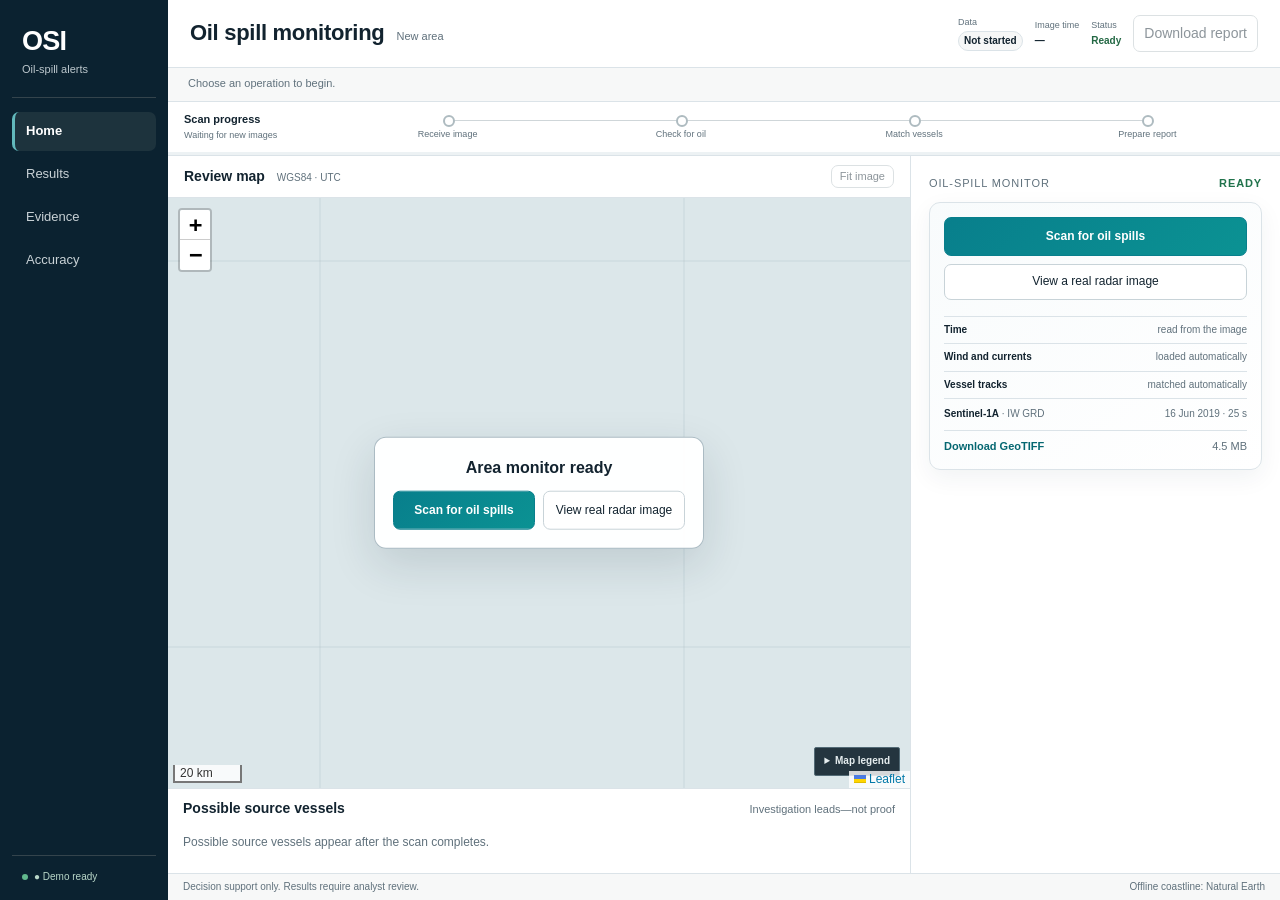
==== oilspill-intel/public-demo/index.html @ 961ec887 "Make the public scan fully automatic" ====
<!doctype html>
<html lang="en">
<head>
<meta charset="utf-8">
<title>OSI — Oil Spill Intelligence | SIH26143</title>
<meta name="viewport" content="width=device-width, initial-scale=1">
<meta name="description" content="Oil-spill detection, drift reconstruction and explainable AIS vessel correlation.">
<link rel="stylesheet" href="vendor/leaflet.css">
<link rel="stylesheet" href="app.css">
</head>
<body>
<a class="skip-link" href="#sidebar">Skip to investigation controls</a>
<header class="rail">
  <div class="brand">OSI <small>Oil-spill alerts</small></div>
  <nav id="nav" aria-label="Investigation stages">
    <button data-page="dashboard" class="active" aria-current="page">Home</button>
    <button data-page="satellite">Image details</button>
    <button data-page="drift">Drift details</button>
    <button data-page="ais">Vessel tracks</button>
    <button data-page="ranking">Results</button>
    <button data-page="evidence">Evidence</button>
    <button data-page="evaluation">Accuracy</button>
    <button data-page="data">Data setup</button>
  </nav>
  <div class="rail-foot"><div class="status" id="health" role="status">Connecting…</div></div>
</header>
<div class="workspace">
<div class="workspace-head">
  <div class="head-title"><h1 id="caseTitle">Oil spill investigation</h1><span id="caseId" class="case-ref">New case</span></div>
  <div class="head-actions">
    <label class="case-picker">Monitoring area<select id="casePicker" aria-label="Monitoring area selector"><option value="">Start new analysis</option><option value="demo">Run Arabian Sea demo</option><option value="reception">View real SAR sample</option></select></label>
    <div class="operational-meta"><span>Data <b id="dataBadge" class="badge">Not started</b></span><span>Image time <b id="acquisitionValue">—</b></span><span>Status <b id="systemValue" class="status-text">Ready</b></span></div>
    <button id="btnExport" class="outline" disabled>Download report</button>
  </div>
</div>
<div id="caseSummary" class="summary-strip">Choose a demo or radar image to begin.</div>
<div id="notice" class="notice" role="status" aria-live="polite" hidden><span id="noticeText"></span><button id="dismissNotice" aria-label="Dismiss message">×</button></div>
<section class="stage-strip" aria-label="Investigation processing status">
  <div class="stage-title"><b>Scan progress</b><span id="replayClock">Waiting for new images</span></div>
  <ol id="stageList" class="stage-list"></ol>
  <div id="replayControls" class="replay-controls">
    <button id="btnReplayPause" class="map-button" disabled>Pause</button>
    <button id="btnReplayRestart" class="map-button">Scan now</button>
    <label>Demo speed <select id="replaySpeed" aria-label="Replay speed"><option value="0.5">0.5×</option><option value="1" selected>1×</option><option value="2">2×</option><option value="4">4×</option></select></label>
  </div>
  <div class="acquisition-track" aria-hidden="true"><i id="acquisitionProgress"></i></div>
</section>
<main>
  <div class="map-workspace">
    <div class="map-heading"><span><b>Review map</b> <small>WGS84 · UTC</small></span><div class="map-tools"><button id="btnFit" class="map-button" disabled>Fit image</button><label class="chk"><input type="checkbox" id="chkScene" checked> Radar image</label><label class="chk"><input type="checkbox" id="chkEnhanced"> Enhanced view</label><label class="chk"><input type="checkbox" id="chkSlick" checked> Oil candidates</label><label class="chk"><input type="checkbox" id="chkDriftLayers" checked> Drift paths</label><label class="chk"><input type="checkbox" id="chkAisLayers" checked> Vessels</label></div></div>
    <div class="map-stage"><div id="map" aria-label="Oil-spill investigation map"></div>
      <div id="mapEmpty" class="map-empty"><strong>Area monitor ready</strong><div class="map-start-actions"><button id="btnStartDemo" class="primary">Scan for oil spills</button><button id="btnReceiveMap" class="secondary">View real radar image</button></div></div>
      <details class="legend-wrap"><summary>Map legend</summary><div id="legend" class="legend"></div></details>
    </div>
    <section class="case-bottom" aria-label="Candidate overview"><div class="section-heading"><h2>Possible source vessels</h2><span class="muted small">Investigation leads—not proof</span></div><div id="candidateOverview" class="table-scroll"><p class="empty-note">Possible source vessels appear after the scan completes.</p></div></section>
  </div>
  <aside id="sidebar" tabindex="-1" aria-label="Investigation controls and evidence">
    <section id="page-dashboard" class="page active">
      <div class="operation-head"><span>Oil-spill monitor</span><b id="operationState">Ready</b></div>
      <div class="operation-card">
        <button id="btnRunReplay" class="primary">Scan for oil spills</button>
        <button id="btnReceiveSample" class="secondary">View a real radar image</button>
        <ul class="automatic-inputs" aria-label="Automatic inputs">
          <li><b>Time</b><span>read from the image</span></li>
          <li><b>Wind and currents</b><span>loaded automatically</span></li>
          <li><b>Vessel tracks</b><span>matched automatically</span></li>
        </ul>
        <div class="sample-meta">
          <span><b>Sentinel-1A</b> · IW GRD</span>
          <span>16 Jun 2019 · 25 s</span>
        </div>
        <a class="sample-file" href="samples/S1A_IW_20190616_140738_real_sample.tif" download>Download GeoTIFF <span>4.5 MB</span></a>
      </div>
      <div class="kpis" id="kpis"></div>
      <div class="technical-tools">
      <h3>Analyse another SAR scene</h3>
      <div class="image-workflow">
        <label>SAR GeoTIFF <input type="file" id="autoSceneFile" accept=".tif,.tiff"></label>
        <p class="sample-download"><a id="sampleSceneDownload" href="/api/demo/sample-scene" download="OSI_sample_20250314.tif">Download test image</a><span>28.4 MB · synthetic</span></p>
        <button id="btnAutoRun" class="primary">Analyse image</button>
        <div id="autoProgress" class="small muted" role="status"></div>
        <small>Runs detection, drift reconstruction, vessel matching and evidence export. Visual enhancement never changes the detection input.</small>
        <p class="demo-only">The public demo accepts the provided test image and replays its verified result.</p>
      </div>
      <button id="btnDemo" class="visually-hidden" tabindex="-1">Run included sample</button>
      <details class="case-meta"><summary>Case information</summary>
        <div class="sih-brief" aria-label="Smart India Hackathon problem alignment">
          <div><span>Problem</span><b>SIH26143</b></div><div><span>Organization</span><b>NTRO</b></div>
          <div><span>Category</span><b>Software</b></div><div><span>Theme</span><b>Disaster Management</b></div>
        </div>
      </details>
      <details class="prototype-scope"><summary>Method and limitations</summary>
        <ol class="scope-steps">
          <li>Segments suspected dark formations from georeferenced Sentinel-1 SAR.</li>
          <li>Measures slick geometry and reconstructs possible origins using currents and wind.</li>
          <li>Rebuilds historical AIS tracks and filters vessels by time and location.</li>
          <li>Ranks evidence matches and exports an auditable record for analyst review.</li>
        </ol>
        <p class="small muted">Attribution is a decision-support result and requires analyst review.</p>
      </details>
      <details class="advanced-tools"><summary>Advanced tools</summary>
        <div class="advanced-links"><a href="#" onclick="goto('satellite');return false">Image settings</a><a href="#" onclick="goto('drift');return false">Drift settings</a><a href="#" onclick="goto('ais');return false">Vessel-track settings</a><a href="#" onclick="goto('data');return false">Data connections</a></div>
        <button id="btnNew" class="secondary">New real-data investigation</button>
        <label>Open existing <select id="invSel"><option value="">— select —</option></select></label>
      </details>
      <p class="muted small">The sample uses synthetic scene, forcing and AIS data. Operational use requires approved historical AIS access.</p>
      <p id="landWarning" class="warn small" hidden>Land polygon file is missing. Coastal masking and particle beaching must not be treated as verified in this installation.</p>
      <h3 id="timelineHeading" hidden>Timeline</h3><ol id="timeline" class="timeline"></ol>
      <details><summary>System / data health</summary><pre id="healthBox" class="box"></pre></details>
      </div>
    </section>

    <section id="page-satellite" class="page">
      <h2>Satellite Analysis</h2>
      <label>Scene <select id="sceneSel"><option value="demo">Bundled synthetic S1-like scene</option></select></label>
      <p class="muted small">For the simplest flow, upload one image on <a href="#" onclick="goto('dashboard');return false">Overview</a>. Manual mode can also use a scene fetched on <a href="#" onclick="goto('data');return false">Data Sources</a>.</p>
      <label>Upload GeoTIFF (σ⁰ VV[,VH], dB or linear) <input type="file" id="sceneFile" accept=".tif,.tiff"></label>
      <details><summary>Optional wind override</summary><label>Wind at scene (m/s) <input type="number" id="windIn" step="0.1" placeholder="from forcing if blank"></label></details>
      <button id="btnAnalyze" class="primary">Analyse selected image</button>
      <div id="sceneInfo"></div>
      <h3>Detections</h3><div id="detList"></div>
      <label class="chk"><input type="checkbox" id="chkProb"> Detection score overlay (not calibrated probability)</label>
    </section>

    <section id="page-drift" class="page">
      <h2>Drift / Hindcast</h2>
      <label>Backward horizon (h) <input type="number" id="hoursIn" value="12" min="1" max="72"></label>
      <label>Forward forecast (h) <input type="number" id="fwdIn" value="6" min="0" max="72"></label>
      <label>Forcing (currents + wind) <select id="forcingSel"><option value="demo">Bundled synthetic forcing</option></select></label>
      <label>Upload current / wind NetCDF <input type="file" id="forcingFile" accept=".nc"></label>
      <button id="btnForcing" class="secondary">Build environmental forcing for this scene</button>
      <div id="forcingJob" class="small muted"></div>
      <button id="btnDrift" class="primary">Run backward hindcast + forward forecast</button>
      <div id="driftInfo"></div>
      <label>Age hypothesis <input type="range" id="ageSlider" min="1" max="12" value="4"> <span id="ageLbl">4 h</span></label>
      <label class="chk"><input type="checkbox" id="chkFwd" checked> forward prediction</label>
      <details><summary>Model assumptions</summary><pre id="driftParams" class="box small"></pre></details>
    </section>

    <section id="page-ais" class="page">
      <h2>AIS Investigation</h2>
      <label>AIS source <select id="aisSel"><option value="demo">Bundled synthetic AIS (MarineCadastre schema)</option></select></label>
      <label>Upload AIS CSV <input type="file" id="aisFile" accept=".csv"></label>
      <label>Search radius (km) <input type="number" id="radiusIn" value="60"></label>
      <label>Fetch historical AIS for this scene <select id="aisSrcSel"><option value="marinecadastre">NOAA MarineCadastre (US waters, 2009–2023 direct)</option><option value="dma">Danish Maritime Authority</option><option value="aisstream">aisstream.io live recording (key)</option></select></label>
      <button id="btnAisFetch" class="secondary">Fetch available AIS records</button>
      <div id="aisJob" class="small muted"></div>
      <button id="btnAis" class="primary">Reconstruct tracks + correlate</button>
      <div id="aisInfo"></div>
      <label>Time <input type="range" id="timeSlider" min="0" max="100" value="100"> <span id="timeLbl"></span></label>
      <div class="filters">
        <label class="chk"><input type="checkbox" class="fType" value="tanker" checked> tanker</label>
        <label class="chk"><input type="checkbox" class="fType" value="cargo" checked> cargo</label>
        <label class="chk"><input type="checkbox" class="fType" value="fishing" checked> fishing</label>
        <label class="chk"><input type="checkbox" class="fType" value="passenger" checked> passenger</label>
        <label class="chk"><input type="checkbox" class="fType" value="other" checked> other</label>
        <label class="chk"><input type="checkbox" id="chkOnlyCand"> candidates only</label>
      </div>
      <div id="vesselList"></div>
    </section>

    <section id="page-ranking" class="page">
      <h2>Possible Source Vessels</h2>
      <p class="warn small">Scores express <b>correlation with available evidence</b>. They are not proof of responsibility.</p>
      <div id="rankTable" class="table-scroll"><p class="empty-note">Run AIS correlation to review candidates.</p></div>
    </section>

    <section id="page-data" class="page">
      <h2>Data Sources & Connectors</h2>
      <div id="connStatus"></div>
      <h3>Sentinel-1 IW GRD search</h3>
      <label>Provider <select id="s1prov"><option value="planetary">Microsoft Planetary Computer (no account, no quota)</option><option value="cdse">Copernicus Data Space (download needs free account)</option></select></label>
      <div class="row"><label>Lon <input type="number" id="s1lon" step="0.01" value="72.6"></label><label>Lat <input type="number" id="s1lat" step="0.01" value="18.9"></label></div>
      <div class="row"><label>From <input type="date" id="s1from" value="2025-03-01"></label><label>To <input type="date" id="s1to" value="2025-03-31"></label></div>
      <button id="btnS1Search" class="primary">Search IW GRD scenes</button>
      <div id="s1Results"></div>
      <label>AOI half-size around the point (°) — only this window is streamed &amp; calibrated <input type="number" id="s1aoi" value="0.3" step="0.05" min="0.05" max="1"></label>
      <label>Downsample factor (4 → ~40 m px, ~20 s; 1 → full 10 m, slow) <input type="number" id="s1factor" value="4" min="1" max="16"></label>
      <h3>Background jobs</h3><div id="jobList" class="small"></div>
      <h3>Fetched / uploaded products</h3><div id="uploadList" class="small"></div>
    </section>

    <section id="page-evidence" class="page">
      <h2>Evidence Report</h2>
      <div id="evidencePanel"><p class="empty-note">Select a candidate from the table below the map.</p></div>
      <p class="small muted"><b>Why this exists:</b> the ledger proves which inputs and results were used and whether they changed. It is not an accuracy score; measured performance is under Accuracy.</p>
      <details><summary>Evidence ledger (SHA-256)</summary><div id="ledger" class="small table-scroll"></div></details>
    </section>

    <section id="page-evaluation" class="page">
      <h2>Accuracy &amp; Testing</h2>
      <p class="warn small"><b>Current status:</b> experimental screening baseline—not validated for unattended operational alerts.</p>
      <div class="card">
        <h3>Tested on real Sentinel-1 images</h3>
        <p class="small muted">Test set: 10 labelled oil images and 9 non-oil look-alikes from GlobalOSD-SAR.</p>
        <table>
          <tbody>
            <tr><th>Question</th><th>Measured result</th></tr>
            <tr><td>How many labelled oil scenes were found?</td><td><b>8 of 10</b> (80%)</td></tr>
            <tr><td>How many non-oil scenes caused an alert?</td><td><b>4 of 9</b> (44.4%)</td></tr>
            <tr><td>How many alerts were correct?</td><td><b>8 of 12</b> (66.7%)</td></tr>
            <tr><td>How many test scenes were classified correctly?</td><td><b>13 of 19</b> (68.4%)</td></tr>
          </tbody>
        </table>
        <details><summary>Test method and technical metric</summary><p class="small">Threshold 0.50; a detection counts as a hit within 8 km of the labelled point. Oil-likelihood AUC: <b>0.622</b>.</p></details>
      </div>
      <div class="card">
        <h3>Not measured yet</h3>
        <p><b>Pixel-level oil outline:</b> not measured because this sample marks locations, not complete oil boundaries.</p>
        <p><b>Drift forecast:</b> not yet compared with observed drifter tracks.</p>
        <p><b>Vessel matching:</b> not yet tested on confirmed polluter cases.</p>
      </div>
      <div class="card">
        <h3>Judge validation pack</h3>
        <p>Five oil-positive chips and five negative look-alikes, including successful detections, false alarms and a missed case. Expected labels and baseline outputs are listed in <code>manifest.csv</code>.</p>
        <a class="sample-file" href="samples/OSI_judge_validation_pack.zip" download>Download labelled real-SAR pack <span>24.9 MB · 10 GeoTIFFs</span></a>
        <p class="small muted">GlobalOSD-SAR research labels support screening evaluation; they are not legal proof of a spill or vessel responsibility.</p>
      </div>
    </section>
  </aside>

</main>
<footer>Decision support only. Results require analyst review.<span>Offline coastline: Natural Earth</span></footer>
</div>
<script src="vendor/leaflet.js"></script>
<script>window.OSI_PUBLIC_DEMO=true;</script>
<script src="app.js"></script>
</body>
</html>
---- oilspill-intel/public-demo/vendor/leaflet.css ----
/* required styles */

.leaflet-pane,
.leaflet-tile,
.leaflet-marker-icon,
.leaflet-marker-shadow,
.leaflet-tile-container,
.leaflet-pane > svg,
.leaflet-pane > canvas,
.leaflet-zoom-box,
.leaflet-image-layer,
.leaflet-layer {
	position: absolute;
	left: 0;
	top: 0;
	}
.leaflet-container {
	overflow: hidden;
	}
.leaflet-tile,
.leaflet-marker-icon,
.leaflet-marker-shadow {
	-webkit-user-select: none;
	   -moz-user-select: none;
	        user-select: none;
	  -webkit-user-drag: none;
	}
/* Prevents IE11 from highlighting tiles in blue */
.leaflet-tile::selection {
	background: transparent;
}
/* Safari renders non-retina tile on retina better with this, but Chrome is worse */
.leaflet-safari .leaflet-tile {
	image-rendering: -webkit-optimize-contrast;
	}
/* hack that prevents hw layers "stretching" when loading new tiles */
.leaflet-safari .leaflet-tile-container {
	width: 1600px;
	height: 1600px;
	-webkit-transform-origin: 0 0;
	}
.leaflet-marker-icon,
.leaflet-marker-shadow {
	display: block;
	}
/* .leaflet-container svg: reset svg max-width decleration shipped in Joomla! (joomla.org) 3.x */
/* .leaflet-container img: map is broken in FF if you have max-width: 100% on tiles */
.leaflet-container .leaflet-overlay-pane svg {
	max-width: none !important;
	max-height: none !important;
	}
.leaflet-container .leaflet-marker-pane img,
.leaflet-container .leaflet-shadow-pane img,
.leaflet-container .leaflet-tile-pane img,
.leaflet-container img.leaflet-image-layer,
.leaflet-container .leaflet-tile {
	max-width: none !important;
	max-height: none !important;
	width: auto;
	padding: 0;
	}

.leaflet-container img.leaflet-tile {
	/* See: https://bugs.chromium.org/p/chromium/issues/detail?id=600120 */
	mix-blend-mode: plus-lighter;
}

.leaflet-container.leaflet-touch-zoom {
	-ms-touch-action: pan-x pan-y;
	touch-action: pan-x pan-y;
	}
.leaflet-container.leaflet-touch-drag {
	-ms-touch-action: pinch-zoom;
	/* Fallback for FF which doesn't support pinch-zoom */
	touch-action: none;
	touch-action: pinch-zoom;
}
.leaflet-container.leaflet-touch-drag.leaflet-touch-zoom {
	-ms-touch-action: none;
	touch-action: none;
}
.leaflet-container {
	-webkit-tap-highlight-color: transparent;
}
.leaflet-container a {
	-webkit-tap-highlight-color: rgba(51, 181, 229, 0.4);
}
.leaflet-tile {
	filter: inherit;
	visibility: hidden;
	}
.leaflet-tile-loaded {
	visibility: inherit;
	}
.leaflet-zoom-box {
	width: 0;
	height: 0;
	-moz-box-sizing: border-box;
	     box-sizing: border-box;
	z-index: 800;
	}
/* workaround for https://bugzilla.mozilla.org/show_bug.cgi?id=888319 */
.leaflet-overlay-pane svg {
	-moz-user-select: none;
	}

.leaflet-pane         { z-index: 400; }

.leaflet-tile-pane    { z-index: 200; }
.leaflet-overlay-pane { z-index: 400; }
.leaflet-shadow-pane  { z-index: 500; }
.leaflet-marker-pane  { z-index: 600; }
.leaflet-tooltip-pane   { z-index: 650; }
.leaflet-popup-pane   { z-index: 700; }

.leaflet-map-pane canvas { z-index: 100; }
.leaflet-map-pane svg    { z-index: 200; }

.leaflet-vml-shape {
	width: 1px;
	height: 1px;
	}
.lvml {
	behavior: url(#default#VML);
	display: inline-block;
	position: absolute;
	}


/* control positioning */

.leaflet-control {
	position: relative;
	z-index: 800;
	pointer-events: visiblePainted; /* IE 9-10 doesn't have auto */
	pointer-events: auto;
	}
.leaflet-top,
.leaflet-bottom {
	position: absolute;
	z-index: 1000;
	pointer-events: none;
	}
.leaflet-top {
	top: 0;
	}
.leaflet-right {
	right: 0;
	}
.leaflet-bottom {
	bottom: 0;
	}
.leaflet-left {
	left: 0;
	}
.leaflet-control {
	float: left;
	clear: both;
	}
.leaflet-right .leaflet-control {
	float: right;
	}
.leaflet-top .leaflet-control {
	margin-top: 10px;
	}
.leaflet-bottom .leaflet-control {
	margin-bottom: 10px;
	}
.leaflet-left .leaflet-control {
	margin-left: 10px;
	}
.leaflet-right .leaflet-control {
	margin-right: 10px;
	}


/* zoom and fade animations */

.leaflet-fade-anim .leaflet-popup {
	opacity: 0;
	-webkit-transition: opacity 0.2s linear;
	   -moz-transition: opacity 0.2s linear;
	        transition: opacity 0.2s linear;
	}
.leaflet-fade-anim .leaflet-map-pane .leaflet-popup {
	opacity: 1;
	}
.leaflet-zoom-animated {
	-webkit-transform-origin: 0 0;
	    -ms-transform-origin: 0 0;
	        transform-origin: 0 0;
	}
svg.leaflet-zoom-animated {
	will-change: transform;
}

.leaflet-zoom-anim .leaflet-zoom-animated {
	-webkit-transition: -webkit-transform 0.25s cubic-bezier(0,0,0.25,1);
	   -moz-transition:    -moz-transform 0.25s cubic-bezier(0,0,0.25,1);
	        transition:         transform 0.25s cubic-bezier(0,0,0.25,1);
	}
.leaflet-zoom-anim .leaflet-tile,
.leaflet-pan-anim .leaflet-tile {
	-webkit-transition: none;
	   -moz-transition: none;
	        transition: none;
	}

.leaflet-zoom-anim .leaflet-zoom-hide {
	visibility: hidden;
	}


/* cursors */

.leaflet-interactive {
	cursor: pointer;
	}
.leaflet-grab {
	cursor: -webkit-grab;
	cursor:    -moz-grab;
	cursor:         grab;
	}
.leaflet-crosshair,
.leaflet-crosshair .leaflet-interactive {
	cursor: crosshair;
	}
.leaflet-popup-pane,
.leaflet-control {
	cursor: auto;
	}
.leaflet-dragging .leaflet-grab,
.leaflet-dragging .leaflet-grab .leaflet-interactive,
.leaflet-dragging .leaflet-marker-draggable {
	cursor: move;
	cursor: -webkit-grabbing;
	cursor:    -moz-grabbing;
	cursor:         grabbing;
	}

/* marker & overlays interactivity */
.leaflet-marker-icon,
.leaflet-marker-shadow,
.leaflet-image-layer,
.leaflet-pane > svg path,
.leaflet-tile-container {
	pointer-events: none;
	}

.leaflet-marker-icon.leaflet-interactive,
.leaflet-image-layer.leaflet-interactive,
.leaflet-pane > svg path.leaflet-interactive,
svg.leaflet-image-layer.leaflet-interactive path {
	pointer-events: visiblePainted; /* IE 9-10 doesn't have auto */
	pointer-events: auto;
	}

/* visual tweaks */

.leaflet-container {
	background: #ddd;
	outline-offset: 1px;
	}
.leaflet-container a {
	color: #0078A8;
	}
.leaflet-zoom-box {
	border: 2px dotted #38f;
	background: rgba(255,255,255,0.5);
	}


/* general typography */
.leaflet-container {
	font-family: "Helvetica Neue", Arial, Helvetica, sans-serif;
	font-size: 12px;
	font-size: 0.75rem;
	line-height: 1.5;
	}


/* general toolbar styles */

.leaflet-bar {
	box-shadow: 0 1px 5px rgba(0,0,0,0.65);
	border-radius: 4px;
	}
.leaflet-bar a {
	background-color: #fff;
	border-bottom: 1px solid #ccc;
	width: 26px;
	height: 26px;
	line-height: 26px;
	display: block;
	text-align: center;
	text-decoration: none;
	color: black;
	}
.leaflet-bar a,
.leaflet-control-layers-toggle {
	background-position: 50% 50%;
	background-repeat: no-repeat;
	display: block;
	}
.leaflet-bar a:hover,
.leaflet-bar a:focus {
	background-color: #f4f4f4;
	}
.leaflet-bar a:first-child {
	border-top-left-radius: 4px;
	border-top-right-radius: 4px;
	}
.leaflet-bar a:last-child {
	border-bottom-left-radius: 4px;
	border-bottom-right-radius: 4px;
	border-bottom: none;
	}
.leaflet-bar a.leaflet-disabled {
	cursor: default;
	background-color: #f4f4f4;
	color: #bbb;
	}

.leaflet-touch .leaflet-bar a {
	width: 30px;
	height: 30px;
	line-height: 30px;
	}
.leaflet-touch .leaflet-bar a:first-child {
	border-top-left-radius: 2px;
	border-top-right-radius: 2px;
	}
.leaflet-touch .leaflet-bar a:last-child {
	border-bottom-left-radius: 2px;
	border-bottom-right-radius: 2px;
	}

/* zoom control */

.leaflet-control-zoom-in,
.leaflet-control-zoom-out {
	font: bold 18px 'Lucida Console', Monaco, monospace;
	text-indent: 1px;
	}

.leaflet-touch .leaflet-control-zoom-in, .leaflet-touch .leaflet-control-zoom-out  {
	font-size: 22px;
	}


/* layers control */

.leaflet-control-layers {
	box-shadow: 0 1px 5px rgba(0,0,0,0.4);
	background: #fff;
	border-radius: 5px;
	}
.leaflet-control-layers-toggle {
	background-image: url(images/layers.png);
	width: 36px;
	height: 36px;
	}
.leaflet-retina .leaflet-control-layers-toggle {
	background-image: url(images/layers-2x.png);
	background-size: 26px 26px;
	}
.leaflet-touch .leaflet-control-layers-toggle {
	width: 44px;
	height: 44px;
	}
.leaflet-control-layers .leaflet-control-layers-list,
.leaflet-control-layers-expanded .leaflet-control-layers-toggle {
	display: none;
	}
.leaflet-control-layers-expanded .leaflet-control-layers-list {
	display: block;
	position: relative;
	}
.leaflet-control-layers-expanded {
	padding: 6px 10px 6px 6px;
	color: #333;
	background: #fff;
	}
.leaflet-control-layers-scrollbar {
	overflow-y: scroll;
	overflow-x: hidden;
	padding-right: 5px;
	}
.leaflet-control-layers-selector {
	margin-top: 2px;
	position: relative;
	top: 1px;
	}
.leaflet-control-layers label {
	display: block;
	font-size: 13px;
	font-size: 1.08333em;
	}
.leaflet-control-layers-separator {
	height: 0;
	border-top: 1px solid #ddd;
	margin: 5px -10px 5px -6px;
	}

/* Default icon URLs */
.leaflet-default-icon-path { /* used only in path-guessing heuristic, see L.Icon.Default */
	background-image: url(images/marker-icon.png);
	}


/* attribution and scale controls */

.leaflet-container .leaflet-control-attribution {
	background: #fff;
	background: rgba(255, 255, 255, 0.8);
	margin: 0;
	}
.leaflet-control-attribution,
.leaflet-control-scale-line {
	padding: 0 5px;
	color: #333;
	line-height: 1.4;
	}
.leaflet-control-attribution a {
	text-decoration: none;
	}
.leaflet-control-attribution a:hover,
.leaflet-control-attribution a:focus {
	text-decoration: underline;
	}
.leaflet-attribution-flag {
	display: inline !important;
	vertical-align: baseline !important;
	width: 1em;
	height: 0.6669em;
	}
.leaflet-left .leaflet-control-scale {
	margin-left: 5px;
	}
.leaflet-bottom .leaflet-control-scale {
	margin-bottom: 5px;
	}
.leaflet-control-scale-line {
	border: 2px solid #777;
	border-top: none;
	line-height: 1.1;
	padding: 2px 5px 1px;
	white-space: nowrap;
	-moz-box-sizing: border-box;
	     box-sizing: border-box;
	background: rgba(255, 255, 255, 0.8);
	text-shadow: 1px 1px #fff;
	}
.leaflet-control-scale-line:not(:first-child) {
	border-top: 2px solid #777;
	border-bottom: none;
	margin-top: -2px;
	}
.leaflet-control-scale-line:not(:first-child):not(:last-child) {
	border-bottom: 2px solid #777;
	}

.leaflet-touch .leaflet-control-attribution,
.leaflet-touch .leaflet-control-layers,
.leaflet-touch .leaflet-bar {
	box-shadow: none;
	}
.leaflet-touch .leaflet-control-layers,
.leaflet-touch .leaflet-bar {
	border: 2px solid rgba(0,0,0,0.2);
	background-clip: padding-box;
	}


/* popup */

.leaflet-popup {
	position: absolute;
	text-align: center;
	margin-bottom: 20px;
	}
.leaflet-popup-content-wrapper {
	padding: 1px;
	text-align: left;
	border-radius: 12px;
	}
.leaflet-popup-content {
	margin: 13px 24px 13px 20px;
	line-height: 1.3;
	font-size: 13px;
	font-size: 1.08333em;
	min-height: 1px;
	}
.leaflet-popup-content p {
	margin: 17px 0;
	margin: 1.3em 0;
	}
.leaflet-popup-tip-container {
	width: 40px;
	height: 20px;
	position: absolute;
	left: 50%;
	margin-top: -1px;
	margin-left: -20px;
	overflow: hidden;
	pointer-events: none;
	}
.leaflet-popup-tip {
	width: 17px;
	height: 17px;
	padding: 1px;

	margin: -10px auto 0;
	pointer-events: auto;

	-webkit-transform: rotate(45deg);
	   -moz-transform: rotate(45deg);
	    -ms-transform: rotate(45deg);
	        transform: rotate(45deg);
	}
.leaflet-popup-content-wrapper,
.leaflet-popup-tip {
	background: white;
	color: #333;
	box-shadow: 0 3px 14px rgba(0,0,0,0.4);
	}
.leaflet-container a.leaflet-popup-close-button {
	position: absolute;
	top: 0;
	right: 0;
	border: none;
	text-align: center;
	width: 24px;
	height: 24px;
	font: 16px/24px Tahoma, Verdana, sans-serif;
	color: #757575;
	text-decoration: none;
	background: transparent;
	}
.leaflet-container a.leaflet-popup-close-button:hover,
.leaflet-container a.leaflet-popup-close-button:focus {
	color: #585858;
	}
.leaflet-popup-scrolled {
	overflow: auto;
	}

.leaflet-oldie .leaflet-popup-content-wrapper {
	-ms-zoom: 1;
	}
.leaflet-oldie .leaflet-popup-tip {
	width: 24px;
	margin: 0 auto;

	-ms-filter: "progid:DXImageTransform.Microsoft.Matrix(M11=0.70710678, M12=0.70710678, M21=-0.70710678, M22=0.70710678)";
	filter: progid:DXImageTransform.Microsoft.Matrix(M11=0.70710678, M12=0.70710678, M21=-0.70710678, M22=0.70710678);
	}

.leaflet-oldie .leaflet-control-zoom,
.leaflet-oldie .leaflet-control-layers,
.leaflet-oldie .leaflet-popup-content-wrapper,
.leaflet-oldie .leaflet-popup-tip {
	border: 1px solid #999;
	}


/* div icon */

.leaflet-div-icon {
	background: #fff;
	border: 1px solid #666;
	}


/* Tooltip */
/* Base styles for the element that has a tooltip */
.leaflet-tooltip {
	position: absolute;
	padding: 6px;
	background-color: #fff;
	border: 1px solid #fff;
	border-radius: 3px;
	color: #222;
	white-space: nowrap;
	-webkit-user-select: none;
	-moz-user-select: none;
	-ms-user-select: none;
	user-select: none;
	pointer-events: none;
	box-shadow: 0 1px 3px rgba(0,0,0,0.4);
	}
.leaflet-tooltip.leaflet-interactive {
	cursor: pointer;
	pointer-events: auto;
	}
.leaflet-tooltip-top:before,
.leaflet-tooltip-bottom:before,
.leaflet-tooltip-left:before,
.leaflet-tooltip-right:before {
	position: absolute;
	pointer-events: none;
	border: 6px solid transparent;
	background: transparent;
	content: "";
	}

/* Directions */

.leaflet-tooltip-bottom {
	margin-top: 6px;
}
.leaflet-tooltip-top {
	margin-top: -6px;
}
.leaflet-tooltip-bottom:before,
.leaflet-tooltip-top:before {
	left: 50%;
	margin-left: -6px;
	}
.leaflet-tooltip-top:before {
	bottom: 0;
	margin-bottom: -12px;
	border-top-color: #fff;
	}
.leaflet-tooltip-bottom:before {
	top: 0;
	margin-top: -12px;
	margin-left: -6px;
	border-bottom-color: #fff;
	}
.leaflet-tooltip-left {
	margin-left: -6px;
}
.leaflet-tooltip-right {
	margin-left: 6px;
}
.leaflet-tooltip-left:before,
.leaflet-tooltip-right:before {
	top: 50%;
	margin-top: -6px;
	}
.leaflet-tooltip-left:before {
	right: 0;
	margin-right: -12px;
	border-left-color: #fff;
	}
.leaflet-tooltip-right:before {
	left: 0;
	margin-left: -12px;
	border-right-color: #fff;
	}

/* Printing */

@media print {
	/* Prevent printers from removing background-images of controls. */
	.leaflet-control {
		-webkit-print-color-adjust: exact;
		print-color-adjust: exact;
		}
	}
---- oilspill-intel/public-demo/app.css ----
:root {
  --bg: #f3f6f8;
  --panel: #ffffff;
  --line: #dbe3e8;
  --text: #12232f;
  --muted: #60717c;
  --accent: #087f8c;
  --accent-dark: #056771;
  --rail: #0b2230;
  --warning: #8a5808;
  --danger: #9b3720;
  --map: #dce7ea;
}

* { box-sizing: border-box; }
html, body { height: 100%; margin: 0; }
body {
  display: flex;
  background: var(--bg);
  color: var(--text);
  font: 14px/1.45 Inter, "Segoe UI", Arial, sans-serif;
}
button, input, select { font: inherit; }
button { cursor: pointer; border-radius: 7px; }
button:disabled { cursor: not-allowed; opacity: .48; }
button:focus-visible, a:focus-visible, input:focus-visible, select:focus-visible, summary:focus-visible {
  outline: 2px solid #1b8990;
  outline-offset: 2px;
}
a { color: #0e656b; }
h1, h2, h3, h4 { color: var(--text); }
h1 { margin: 0; font-size: 22px; line-height: 1.2; font-weight: 700; letter-spacing: -.3px; }
h2 { margin: 0 0 14px; font-size: 18px; }
h3 { margin: 18px 0 8px; font-size: 13px; }
h4 { margin: 0 0 7px; font-size: 13px; }

.rail {
  width: 168px;
  flex: 0 0 168px;
  display: flex;
  flex-direction: column;
  padding: 22px 12px 16px;
  color: #fff;
  background: var(--rail);
}
.brand {
  padding: 0 10px 19px;
  border-bottom: 1px solid #34444c;
  font-size: 27px;
  font-weight: 700;
  letter-spacing: -.8px;
}
.brand small {
  display: block;
  margin-top: 1px;
  color: #bdc8cd;
  font-size: 11px;
  font-weight: 400;
  letter-spacing: 0;
}
nav { display: flex; flex-direction: column; padding-top: 12px; }
nav button {
  width: 100%;
  margin: 2px 0;
  padding: 10px 11px;
  border: 0;
  border-left: 3px solid transparent;
  background: transparent;
  color: #c9d2d6;
  text-align: left;
  border-radius: 7px;
  font-size: 13px;
}
nav button:hover { color: #fff; background: #1d333d; }
nav button.active {
  border-left-color: #62b9bc;
  background: #1d333d;
  color: #fff;
  font-weight: 600;
}
.rail-foot { margin-top: auto; padding: 14px 10px 0; border-top: 1px solid #34444c; }
.status { color: #b9d7c8; font-size: 10px; }
.status::before { content: ""; display: inline-block; width: 6px; height: 6px; margin-right: 6px; border-radius: 50%; background: #61b98d; }

.workspace {
  min-width: 0;
  height: 100vh;
  flex: 1;
  display: flex;
  flex-direction: column;
}
.workspace-head {
  min-height: 68px;
  padding: 14px 22px;
  display: flex;
  align-items: center;
  justify-content: space-between;
  gap: 18px;
  background: var(--panel);
  border-bottom: 1px solid var(--line);
}
.head-title { min-width: 0; display: flex; align-items: baseline; gap: 12px; }
.case-ref { max-width: 430px; overflow: hidden; color: var(--muted); font-size: 11px; text-overflow: ellipsis; white-space: nowrap; }
.head-actions { display: flex; align-items: center; gap: 12px; flex-shrink: 0; }
.case-picker { min-width: 180px; margin: 0; color: var(--muted); font-size: 10px; }
.case-picker select { margin-top: 2px; padding: 5px 25px 5px 7px; font-size: 11px; }
.operational-meta { display: flex; align-items: center; gap: 12px; color: var(--muted); font-size: 9px; white-space: nowrap; }
.operational-meta span { display: flex; flex-direction: column; gap: 2px; }
.operational-meta b { color: var(--text); font-size: 10px; font-weight: 600; }
.operational-meta .badge { padding: 2px 5px; }
.status-text { color: #236844 !important; }
.badge {
  display: inline-block;
  padding: 3px 6px;
  border: 1px solid var(--line);
  border-radius: 999px;
  background: #f6f7f7;
  color: #53636a;
  font-size: 10px;
}
.badge.oil { border-color: #d9ab91; background: #fff8f3; color: #8a3f18; }
.badge.la { border-color: #dbc792; background: #fffbef; color: #77520d; }
.outline, .map-button {
  padding: 7px 10px;
  border: 1px solid #b8c2c6;
  background: #fff;
  color: var(--text);
}
.outline:hover, .map-button:hover { background: #f2f4f4; }

.summary-strip {
  min-height: 34px;
  padding: 8px 20px;
  display: flex;
  flex-wrap: wrap;
  gap: 6px 22px;
  background: #f7f8f8;
  border-bottom: 1px solid var(--line);
  color: var(--muted);
  font-size: 11px;
}
.summary-strip b { color: var(--text); font-weight: 600; }
.notice {
  padding: 9px 20px;
  display: flex;
  justify-content: space-between;
  gap: 12px;
  background: #eef7f6;
  border-bottom: 1px solid #b6d0d1;
  font-size: 12px;
}
.notice.error { color: var(--danger); background: #fff2ed; border-color: #e2b9aa; }
.notice button { border: 0; background: none; color: inherit; font-size: 17px; }
.notice[hidden] { display: none; }

.stage-strip {
  position: relative;
  min-height: 54px;
  padding: 8px 16px 11px;
  display: grid;
  grid-template-columns: 135px minmax(0, 1fr) auto;
  align-items: center;
  gap: 12px;
  background: #fff;
  border-bottom: 1px solid var(--line);
}
.acquisition-track { position: absolute; right: 0; bottom: 0; left: 0; height: 3px; overflow: hidden; background: #edf2f4; }
.acquisition-track i { display: block; width: 0; height: 100%; background: linear-gradient(90deg, #0aa0ad, #43c8b8); transition: width .12s linear; }
.stage-title { display: flex; flex-direction: column; gap: 2px; font-size: 11px; }
.stage-title span { color: var(--muted); font-size: 9px; }
.stage-list { min-width: 0; margin: 0; padding: 0; display: grid; grid-template-columns: repeat(6, minmax(70px, 1fr)); list-style: none; }
.stage-list li { position: relative; min-width: 0; padding: 15px 5px 0; color: var(--muted); font-size: 9px; text-align: center; white-space: nowrap; }
.stage-list li::before { content: ""; position: absolute; z-index: 2; top: 2px; left: 50%; width: 8px; height: 8px; margin-left: -5px; border: 2px solid #aebbc0; border-radius: 50%; background: #fff; }
.stage-list li:not(:first-child)::after { content: ""; position: absolute; top: 7px; right: 50%; width: 100%; height: 1px; background: #cfd6d9; }
.stage-list li.running { color: var(--accent-dark); font-weight: 600; }
.stage-list li.running::before { border-color: var(--accent); background: #d9eeee; box-shadow: 0 0 0 3px #eaf5f4; }
.stage-list li.complete { color: #236844; }
.stage-list li.complete::before { border-color: #3c8a63; background: #3c8a63; }
.stage-list li.partial { color: var(--warning); }
.stage-list li.partial::before { border-color: #c88622; background: #fff2cf; }
.stage-list li.failed { color: var(--danger); }
.stage-list li.failed::before { border-color: var(--danger); background: #fff2ed; }
.replay-controls { display: flex; align-items: center; gap: 5px; }
.replay-controls label { display: flex; align-items: center; gap: 4px; margin: 0; font-size: 9px; }
.replay-controls select { width: auto; margin: 0; padding: 3px 4px; font-size: 10px; }

main { min-height: 0; flex: 1; display: flex; }
.map-workspace { min-width: 0; flex: 1; display: flex; flex-direction: column; }
.map-heading {
  height: 42px;
  padding: 7px 16px;
  display: flex;
  align-items: center;
  justify-content: space-between;
  gap: 12px;
  background: #fff;
  border-bottom: 1px solid var(--line);
}
.map-heading small { margin-left: 8px; color: var(--muted); font-size: 10px; }
.map-heading > div { display: flex; align-items: center; gap: 10px; }
.map-tools { overflow-x: auto; white-space: nowrap; }
.map-tools .chk { flex-shrink: 0; }
.map-button { padding: 3px 8px; font-size: 11px; }
.map-stage { position: relative; min-height: 260px; flex: 1; background: var(--map); }
#map { position: absolute; inset: 0; background: var(--map); }
.leaflet-container { background: var(--map); font: 12px/1.45 Arial, Helvetica, sans-serif; }
.leaflet-image-layer.contrast-preview { filter: contrast(1.42) brightness(1.06); }
.leaflet-image-layer.sar-reception { filter: contrast(1.12); transition: clip-path .12s linear; }
.map-empty {
  position: absolute;
  z-index: 450;
  top: 50%;
  left: 50%;
  width: 330px;
  max-width: calc(100% - 28px);
  padding: 18px;
  transform: translate(-50%, -50%);
  background: rgba(255,255,255,.97);
  border: 1px solid rgba(151,171,181,.8);
  border-radius: 12px;
  box-shadow: 0 16px 45px rgba(19,43,55,.14);
  text-align: center;
}
.map-empty strong { display: block; margin-bottom: 12px; font-size: 16px; }
.map-empty p { margin: 5px 0 10px; color: var(--muted); font-size: 12px; }
.map-empty .secondary { width: auto; margin: 0; padding: 6px 10px; }
.map-start-actions { display: grid; grid-template-columns: 1fr 1fr; gap: 8px; }
.map-start-actions .primary, .map-start-actions .secondary { width: 100%; margin: 0; }
.map-empty[hidden] { display: none; }

.legend-wrap {
  position: absolute;
  z-index: 450;
  right: 10px;
  bottom: 12px;
  max-width: calc(100% - 80px);
  padding: 6px 9px;
  border: 1px solid #536b76;
  border-radius: 2px;
  background: rgba(20,39,48,.92);
  color: #e6edef;
  font-size: 10px;
}
.legend-wrap summary { padding: 0; color: #e6edef; font-size: 10px; }
.legend { display: flex; flex-wrap: wrap; gap: 4px 12px; max-width: 550px; margin-top: 4px; }
.legend div { display: flex; align-items: center; gap: 5px; }
.sw { display: inline-block; width: 15px; height: 3px; }

.case-bottom {
  max-height: 190px;
  overflow: auto;
  padding: 9px 15px 11px;
  background: #fff;
  border-top: 1px solid var(--line);
}
.section-heading { display: flex; align-items: baseline; justify-content: space-between; gap: 10px; }
.section-heading h2 { margin: 0 0 6px; font-size: 14px; }
.empty-note { margin: 0; padding: 10px 0; color: var(--muted); font-size: 12px; }
.table-scroll { overflow-x: auto; }
.candidate-button { padding: 2px 0; border: 0; background: none; color: var(--accent); font-weight: 600; text-align: left; }
.candidate-button:hover { text-decoration: underline; }
.selected-row { background: #edf6f5; }
.candidate-tag { color: var(--muted); font-size: 10px; }

#sidebar {
  width: 370px;
  min-width: 315px;
  max-width: 42%;
  overflow: auto;
  padding: 20px 18px;
  background: #fff;
  border-left: 1px solid var(--line);
}
.page { display: none; }
.page.active { display: block; }
.section-intro { margin: -4px 0 18px; color: var(--muted); font-size: 12px; }
.operation-head { display: flex; align-items: center; justify-content: space-between; margin: 0 0 10px; color: var(--muted); font-size: 11px; text-transform: uppercase; letter-spacing: .08em; }
.operation-head b { color: #21734c; font-size: 11px; }
.operation-card { margin-bottom: 14px; padding: 14px; border: 1px solid var(--line); border-radius: 11px; background: linear-gradient(145deg, #f8fbfc, #fff); box-shadow: 0 8px 24px rgba(17,48,61,.06); }
.operation-card .primary, .operation-card .secondary { margin: 0 0 8px; }
.automatic-inputs { margin: 8px 0; padding: 0; border-top: 1px solid var(--line); list-style: none; }
.automatic-inputs li { display: flex; justify-content: space-between; gap: 8px; padding: 6px 0; border-bottom: 1px solid var(--line); font-size: 10px; }
.automatic-inputs span { color: var(--muted); text-align: right; }
.sample-meta { display: flex; justify-content: space-between; gap: 10px; margin-top: 8px; color: var(--muted); font-size: 10px; }
.sample-meta b { color: var(--text); }
.sample-file { display: flex; justify-content: space-between; margin-top: 8px; padding-top: 8px; border-top: 1px solid var(--line); color: var(--accent-dark); font-size: 11px; font-weight: 600; text-decoration: none; }
.sample-file span { color: var(--muted); font-weight: 400; }
.image-workflow { margin-bottom: 12px; }
.image-workflow > label:first-child { margin-top: 0; }
.image-workflow small { display: block; margin-top: 6px; color: var(--muted); }
.sample-download { display: flex; align-items: baseline; justify-content: space-between; gap: 8px; margin: -2px 0 13px; }
.sample-download a { font-weight: 600; }
.sample-download span { color: var(--muted); font-size: 10px; white-space: nowrap; }
.demo-only { display: none; margin: 8px 0 0; color: var(--muted); font-size: 10px; }
.public-demo .demo-only { display: block; }
.public-demo-banner { display: none !important; }
.replay-card { margin: 0 0 16px; padding: 12px; border: 1px solid #b8c8cc; background: #f7faf9; }
.replay-card > div { display: flex; align-items: baseline; justify-content: space-between; gap: 10px; margin-bottom: 7px; }
.replay-card strong { font-size: 12px; }
.replay-card span, .replay-card small { color: var(--muted); font-size: 10px; }
.replay-card .primary { margin: 0 0 6px; }
.visually-hidden {
  position: absolute !important;
  width: 1px !important;
  height: 1px !important;
  overflow: hidden !important;
  clip: rect(0 0 0 0) !important;
  white-space: nowrap !important;
}

label { display: block; margin: 12px 0; color: #46565d; font-size: 12px; }
label input, label select {
  display: block;
  width: 100%;
  min-width: 0;
  margin-top: 5px;
  padding: 8px;
  border: 1px solid #aebbc0;
  border-radius: 2px;
  background: #fff;
  color: var(--text);
}
input[type="file"] { padding: 6px; font-size: 11px; }
input[type="range"] { padding: 0; accent-color: var(--accent); }
input[type="checkbox"] { accent-color: var(--accent); }
label.chk { display: flex; align-items: center; gap: 6px; margin: 7px 0; font-size: 11px; }
label.chk input { width: auto; margin: 0; }
.external-link { color: #0d6268; font-weight: 600; text-underline-offset: 2px; }

button.primary {
  width: 100%;
  margin: 5px 0;
  padding: 10px 12px;
  border: 1px solid var(--accent);
  border-radius: 7px;
  background: linear-gradient(135deg, var(--accent), #0b9293);
  color: #fff;
  font-size: 12px;
  font-weight: 600;
}
button.primary:hover { background: var(--accent-dark); }
button.secondary {
  width: 100%;
  margin: 4px 0;
  padding: 8px 10px;
  border: 1px solid #c8d3d8;
  border-radius: 7px;
  background: #fff;
  color: var(--text);
  font-size: 12px;
}
button.secondary:hover { background: #f2f4f4; }
button.mini { padding: 4px 8px; border: 0; background: var(--accent); color: #fff; font-size: 11px; white-space: nowrap; }

details { margin-top: 13px; border-top: 1px solid #e0e4e6; }
summary { padding: 10px 0 6px; color: #46565d; font-size: 12px; font-weight: 600; cursor: pointer; }
.case-meta { margin-top: 17px; }
.sih-brief { margin: 5px 0 8px; }
.sih-brief div { display: flex; justify-content: space-between; gap: 12px; padding: 6px 0; border-bottom: 1px solid #e3e7e9; }
.sih-brief span { color: var(--muted); font-size: 11px; }
.sih-brief b { font-size: 11px; }
.scope-steps { margin: 5px 0; padding-left: 18px; }
.scope-steps li { padding: 2px 0; font-size: 11px; }

.box {
  padding: 9px;
  border: 1px solid var(--line);
  border-radius: 2px;
  background: #f5f7f7;
  font-size: 11px;
  white-space: pre-wrap;
  word-break: break-word;
}
.small { font-size: 11px; }
.muted { color: var(--muted); }
.warn { color: var(--warning); }
p.warn { padding: 9px; border-left: 3px solid #cb8b2b; background: #fff8e9; }

.kpis { display: grid; grid-template-columns: 1fr 1fr; margin-top: 12px; }
.kpi { min-width: 0; margin: 3px; padding: 10px; border: 1px solid var(--line); border-radius: 8px; background: #fafcfd; }
.kpi b { display: block; overflow-wrap: anywhere; font-size: 13px; font-weight: 600; }
.kpi span { color: var(--muted); font-size: 10px; }
.timeline { margin: 0; padding: 0; list-style: none; }
.timeline li { padding: 5px 0; border-bottom: 1px solid #e4e8e9; font-size: 11px; overflow-wrap: anywhere; }

table { width: 100%; border-collapse: collapse; font-size: 11px; }
th, td { padding: 7px 6px; border-bottom: 1px solid var(--line); text-align: left; vertical-align: top; }
th { color: var(--muted); font-weight: 600; white-space: nowrap; }
tr.clickable { cursor: pointer; }
tr.clickable:hover { background: #eef5f5; }
.bar { height: 4px; overflow: hidden; margin-top: 5px; background: #dfe5e7; }
.bar i { display: block; height: 100%; background: var(--accent); }
.card { margin: 4px 0; padding: 11px 0; border-bottom: 1px solid var(--line); font-size: 12px; line-height: 1.6; overflow-wrap: anywhere; }
.card ul { padding-left: 17px; }
.ev { display: grid; grid-template-columns: 95px 1fr 34px; gap: 6px; align-items: center; margin: 9px 0; }
.filters { display: flex; flex-wrap: wrap; gap: 3px 12px; }
.row { display: flex; gap: 8px; }
.row label { min-width: 0; flex: 1; }
.job { display: flex; flex-wrap: wrap; justify-content: space-between; gap: 6px; padding: 7px 0; border-bottom: 1px solid var(--line); }
.job .bar { width: 90px; align-self: center; }
.ok { color: #236844; }
.err { color: var(--danger); }
#page-data table { display: block; max-width: 100%; overflow-x: auto; font-size: 11px; }
#page-data td.note { min-width: 160px; }

footer {
  padding: 6px 15px;
  display: flex;
  justify-content: space-between;
  gap: 12px;
  border-top: 1px solid var(--line);
  background: #f7f8f8;
  color: var(--muted);
  font-size: 10px;
}
.radar-preview { display: block; width: 100%; height: 145px; object-fit: cover; background: var(--map); border: 1px solid var(--line); }
.preview-caption { margin: 5px 0 16px; color: var(--muted); font-size: 10px; }
.skip-link { position: absolute; z-index: 10000; top: -60px; left: 175px; padding: 9px; background: #fff; }
.skip-link:focus { top: 5px; }
progress { max-width: 100%; accent-color: var(--accent); }

@media (min-width: 1700px) {
  #sidebar { width: 390px; }
}
.advanced-links { display: grid; grid-template-columns: 1fr 1fr; gap: 6px; margin: 9px 0 12px; }
.advanced-links a { padding: 7px; border: 1px solid var(--line); border-radius: 6px; background: #f7f9fa; font-size: 11px; text-align: center; text-decoration: none; }
.public-demo .technical-tools { display: none; }
.public-demo #nav button[data-page="satellite"],
.public-demo #nav button[data-page="drift"],
.public-demo #nav button[data-page="ais"],
.public-demo #nav button[data-page="data"] { display: none; }
.public-demo .stage-list { grid-template-columns: repeat(4, minmax(80px, 1fr)); }
.public-demo .case-picker, .public-demo .replay-controls, .public-demo .advanced-tools, .public-demo .map-tools .chk { display: none; }
.public-demo .stage-strip { grid-template-columns: 135px minmax(0, 1fr); }
@media (max-width: 1100px) {
  .rail { width: 142px; flex-basis: 142px; padding-inline: 7px; }
  .brand { font-size: 25px; }
  .workspace-head { padding-inline: 14px; }
  .operational-meta span:nth-child(2) { display: none; }
  .stage-strip { grid-template-columns: 110px minmax(0, 1fr); }
  .replay-controls { grid-column: 1 / -1; justify-content: flex-end; }
  #sidebar { width: 315px; padding: 17px 14px; }
  .summary-strip { padding-inline: 14px; }
  footer span { display: none; }
}
@media (max-width: 780px) {
  body { display: block; height: auto; }
  .rail { width: 100%; padding: 9px 10px; display: block; }
  .brand { display: inline-block; padding: 0 8px 7px; border: 0; font-size: 21px; }
  .brand small, .rail-foot { display: none; }
  nav { flex-direction: row; overflow-x: auto; padding-top: 3px; border-top: 1px solid #34444c; }
  nav button { width: auto; flex-shrink: 0; padding: 7px 10px; border-left: 0; border-bottom: 2px solid transparent; }
  nav button.active { border-left: 0; border-bottom-color: #62b9bc; }
  .workspace { min-height: calc(100vh - 80px); height: auto; }
  .workspace-head { align-items: flex-start; flex-direction: column; gap: 8px; }
  .head-title { align-items: flex-start; flex-direction: column; gap: 3px; }
  .head-actions { width: 100%; flex-wrap: wrap; }
  .case-picker { flex: 1; }
  .operational-meta { order: 3; width: 100%; justify-content: space-between; }
  .operational-meta span:nth-child(2) { display: flex; }
  .stage-strip { display: block; overflow-x: auto; }
  .stage-title { margin-bottom: 6px; }
  .stage-list { min-width: 620px; }
  .replay-controls { justify-content: flex-start; margin-top: 8px; }
  main { flex-direction: column; }
  .map-stage { height: 390px; flex: none; }
  #sidebar { width: 100%; max-width: none; overflow: visible; border-top: 1px solid var(--line); border-left: 0; }
  .case-bottom { max-height: 200px; }
  .legend-wrap { max-width: calc(100% - 20px); bottom: 20px; }
  .skip-link { left: 8px; }
}
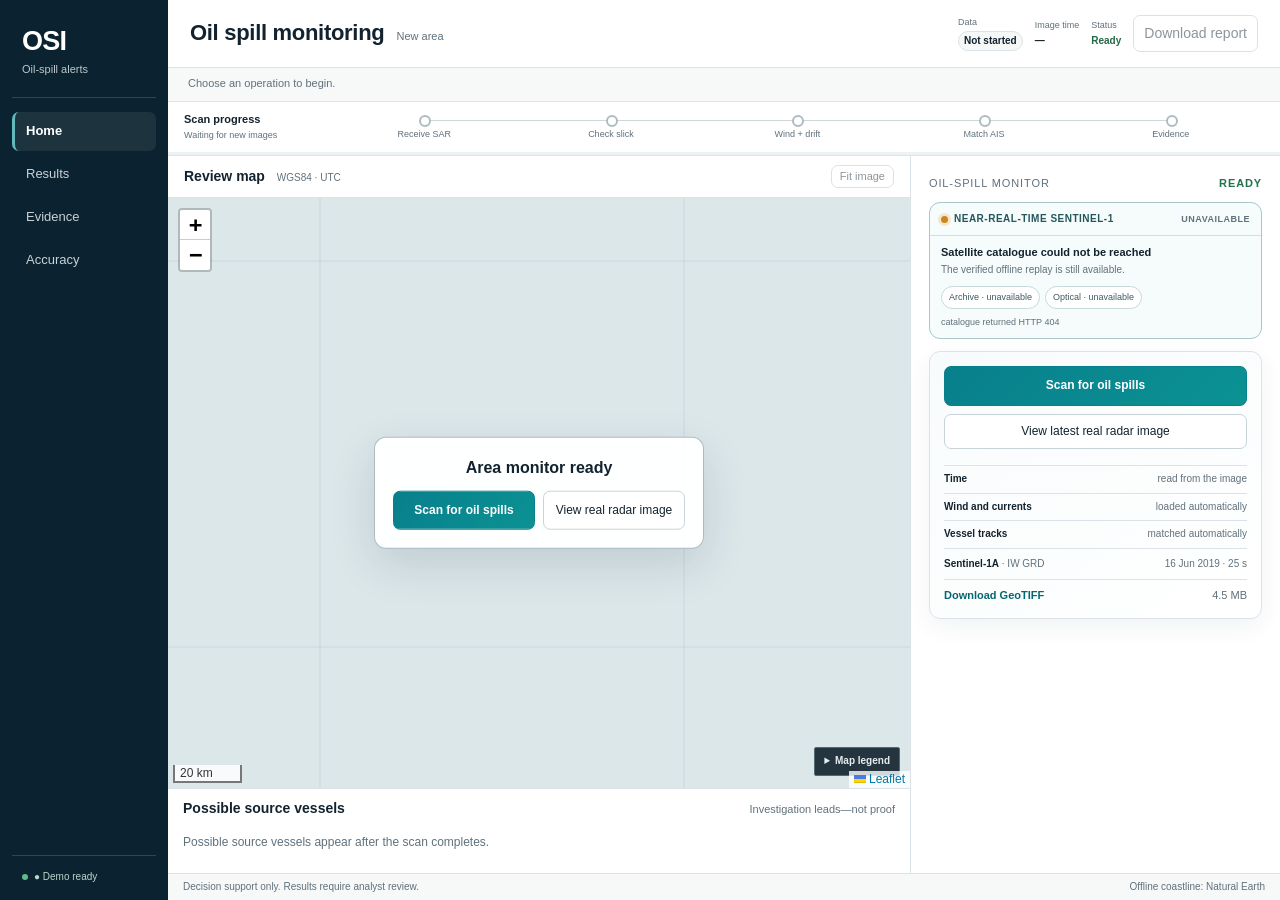
==== commit 00a7a132: "Add live SAR and EO catalogue pairing" ====
--- a/oilspill-intel/public-demo/index.html
+++ b/oilspill-intel/public-demo/index.html
@@ -57,9 +57,26 @@
   <aside id="sidebar" tabindex="-1" aria-label="Investigation controls and evidence">
     <section id="page-dashboard" class="page active">
       <div class="operation-head"><span>Oil-spill monitor</span><b id="operationState">Ready</b></div>
+      <section id="liveFeed" class="live-feed" aria-label="Latest Sentinel-1 catalogue scene">
+        <div class="live-feed-head"><span><i></i> Near-real-time Sentinel-1</span><b id="liveSceneAge">Checking…</b></div>
+        <div id="liveScenePair" class="live-scene-pair">
+          <a id="liveSceneOpen" class="live-scene-image" href="#" target="_blank" rel="noreferrer" hidden>
+            <img id="liveScenePreview" alt="Latest Sentinel-1 radar preview over the Mumbai monitoring area"><span>SAR</span>
+          </a>
+          <a id="liveOpticalOpen" class="live-scene-image optical" href="#" target="_blank" rel="noreferrer" hidden>
+            <img id="liveOpticalPreview" alt="Time-and-area matched Sentinel-2 optical companion"><span>EO companion</span>
+          </a>
+        </div>
+        <strong id="liveSceneTitle">Looking for the latest Mumbai-coast radar scene…</strong>
+        <p id="liveSceneMeta">Connecting to the public satellite catalogue.</p>
+        <div class="live-checks" aria-label="Verification sources">
+          <span id="liveArchive">Archive · checking</span><span id="liveOptical">Optical · checking</span>
+        </div>
+        <small id="liveSceneNote">The live catalogue is separate from the verified replay below.</small>
+      </section>
       <div class="operation-card">
         <button id="btnRunReplay" class="primary">Scan for oil spills</button>
-        <button id="btnReceiveSample" class="secondary">View a real radar image</button>
+        <button id="btnReceiveSample" class="secondary">View latest real radar image</button>
         <ul class="automatic-inputs" aria-label="Automatic inputs">
           <li><b>Time</b><span>read from the image</span></li>
           <li><b>Wind and currents</b><span>loaded automatically</span></li>
--- a/oilspill-intel/public-demo/app.css
+++ b/oilspill-intel/public-demo/app.css
@@ -276,6 +276,26 @@
 .section-intro { margin: -4px 0 18px; color: var(--muted); font-size: 12px; }
 .operation-head { display: flex; align-items: center; justify-content: space-between; margin: 0 0 10px; color: var(--muted); font-size: 11px; text-transform: uppercase; letter-spacing: .08em; }
 .operation-head b { color: #21734c; font-size: 11px; }
+.live-feed { margin-bottom: 12px; overflow: hidden; border: 1px solid #a8c7ca; border-radius: 11px; background: #f6fbfb; }
+.live-feed-head { display: flex; align-items: center; justify-content: space-between; gap: 8px; padding: 9px 11px; border-bottom: 1px solid #cfe0e1; color: #24575c; font-size: 10px; text-transform: uppercase; letter-spacing: .05em; }
+.live-feed-head span { display: flex; align-items: center; gap: 6px; font-weight: 700; }
+.live-feed-head i { width: 7px; height: 7px; border-radius: 50%; background: #c88622; box-shadow: 0 0 0 3px #f6e7c9; }
+.live-feed.connected .live-feed-head i { background: #3c8a63; box-shadow: 0 0 0 3px #dceee4; }
+.live-feed-head b { color: var(--muted); font-size: 9px; font-weight: 600; text-align: right; }
+.live-scene-pair { display: grid; grid-template-columns: 1fr; background: var(--map); }
+.live-scene-pair.paired { grid-template-columns: 1fr 1fr; }
+.live-scene-image { position: relative; display: block; height: 116px; overflow: hidden; background: var(--map); }
+.live-scene-pair.paired .live-scene-image:first-child { border-right: 1px solid #fff; }
+.live-scene-image[hidden] { display: none; }
+.live-scene-image img { width: 100%; height: 100%; object-fit: cover; filter: grayscale(1) contrast(1.12); }
+.live-scene-image.optical img { filter: saturate(.9) contrast(1.04); }
+.live-scene-image span { position: absolute; left: 6px; bottom: 6px; padding: 3px 5px; border-radius: 3px; background: rgba(13,40,51,.82); color: #fff; font-size: 8px; font-weight: 700; text-transform: uppercase; }
+.live-feed > strong, .live-feed > p, .live-feed > small { display: block; margin: 0; padding-right: 11px; padding-left: 11px; }
+.live-feed > strong { padding-top: 9px; font-size: 11px; line-height: 1.35; }
+.live-feed > p { padding-top: 3px; color: var(--muted); font-size: 10px; }
+.live-feed > small { padding-top: 7px; padding-bottom: 10px; color: var(--muted); font-size: 9px; line-height: 1.4; }
+.live-checks { display: flex; flex-wrap: wrap; gap: 5px; padding: 8px 11px 0; }
+.live-checks span { padding: 4px 7px; border: 1px solid #c8d9dc; border-radius: 999px; background: #fff; color: #3e5962; font-size: 9px; }
 .operation-card { margin-bottom: 14px; padding: 14px; border: 1px solid var(--line); border-radius: 11px; background: linear-gradient(145deg, #f8fbfc, #fff); box-shadow: 0 8px 24px rgba(17,48,61,.06); }
 .operation-card .primary, .operation-card .secondary { margin: 0 0 8px; }
 .automatic-inputs { margin: 8px 0; padding: 0; border-top: 1px solid var(--line); list-style: none; }
@@ -429,7 +449,7 @@
 .public-demo #nav button[data-page="drift"],
 .public-demo #nav button[data-page="ais"],
 .public-demo #nav button[data-page="data"] { display: none; }
-.public-demo .stage-list { grid-template-columns: repeat(4, minmax(80px, 1fr)); }
+.public-demo .stage-list { grid-template-columns: repeat(5, minmax(70px, 1fr)); }
 .public-demo .case-picker, .public-demo .replay-controls, .public-demo .advanced-tools, .public-demo .map-tools .chk { display: none; }
 .public-demo .stage-strip { grid-template-columns: 135px minmax(0, 1fr); }
 @media (max-width: 1100px) {
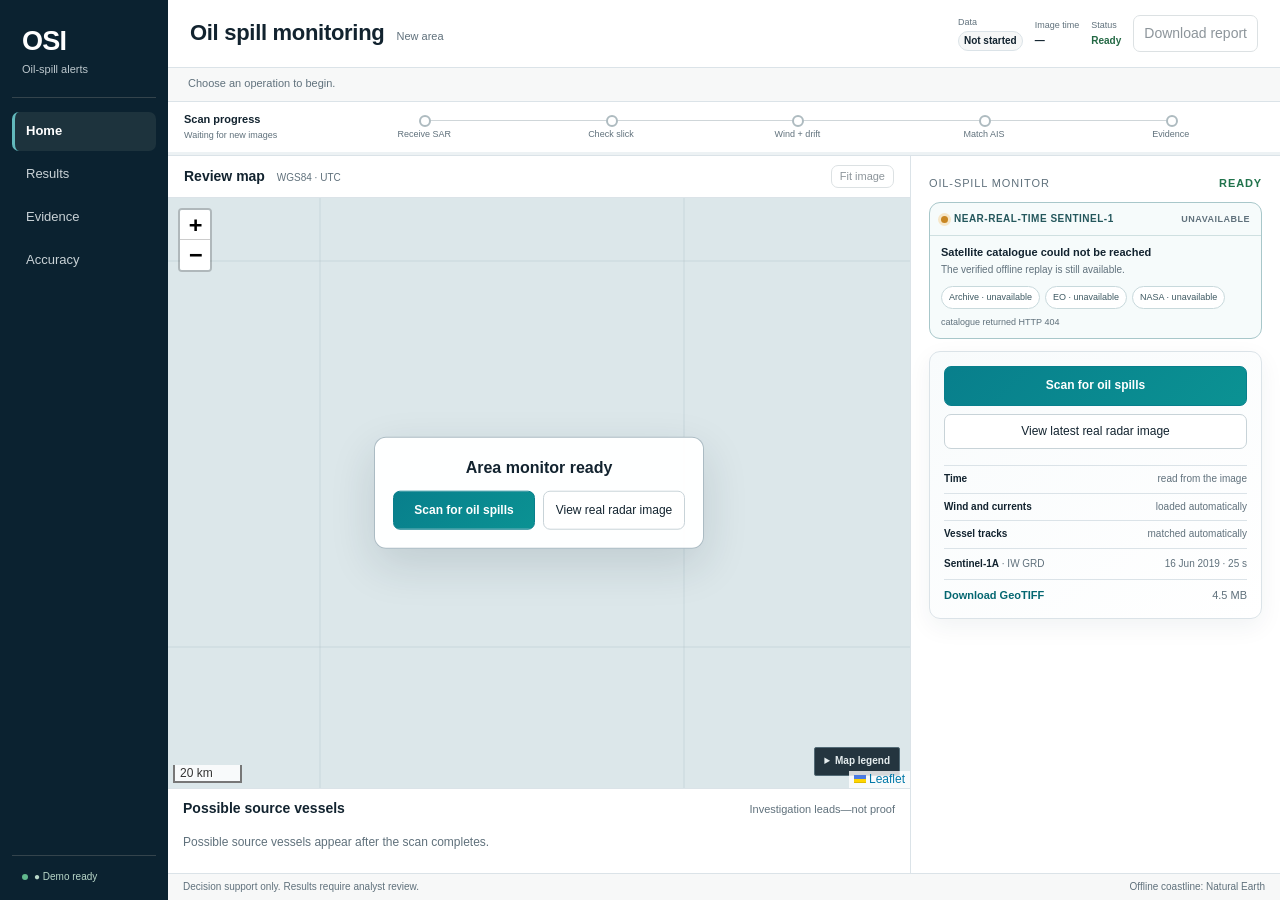
==== commit 9a64f9ab: "Add NASA VIIRS live context" ====
--- a/oilspill-intel/public-demo/index.html
+++ b/oilspill-intel/public-demo/index.html
@@ -66,11 +66,14 @@
           <a id="liveOpticalOpen" class="live-scene-image optical" href="#" target="_blank" rel="noreferrer" hidden>
             <img id="liveOpticalPreview" alt="Time-and-area matched Sentinel-2 optical companion"><span>EO companion</span>
           </a>
+          <a id="liveNasaOpen" class="live-scene-image optical" href="#" target="_blank" rel="noreferrer" hidden>
+            <img id="liveNasaPreview" alt="Latest NASA VIIRS near-real-time optical context"><span>NASA NRT</span>
+          </a>
         </div>
         <strong id="liveSceneTitle">Looking for the latest Mumbai-coast radar scene…</strong>
         <p id="liveSceneMeta">Connecting to the public satellite catalogue.</p>
         <div class="live-checks" aria-label="Verification sources">
-          <span id="liveArchive">Archive · checking</span><span id="liveOptical">Optical · checking</span>
+          <span id="liveArchive">Archive · checking</span><span id="liveOptical">EO · checking</span><span id="liveNasa">NASA · checking</span>
         </div>
         <small id="liveSceneNote">The live catalogue is separate from the verified replay below.</small>
       </section>
--- a/oilspill-intel/public-demo/app.css
+++ b/oilspill-intel/public-demo/app.css
@@ -284,12 +284,13 @@
 .live-feed-head b { color: var(--muted); font-size: 9px; font-weight: 600; text-align: right; }
 .live-scene-pair { display: grid; grid-template-columns: 1fr; background: var(--map); }
 .live-scene-pair.paired { grid-template-columns: 1fr 1fr; }
+.live-scene-pair.with-nasa { grid-template-columns: repeat(3, 1fr); }
 .live-scene-image { position: relative; display: block; height: 116px; overflow: hidden; background: var(--map); }
-.live-scene-pair.paired .live-scene-image:first-child { border-right: 1px solid #fff; }
+.live-scene-pair.paired .live-scene-image:not(:last-child), .live-scene-pair.with-nasa .live-scene-image:not(:last-child) { border-right: 1px solid #fff; }
 .live-scene-image[hidden] { display: none; }
 .live-scene-image img { width: 100%; height: 100%; object-fit: cover; filter: grayscale(1) contrast(1.12); }
 .live-scene-image.optical img { filter: saturate(.9) contrast(1.04); }
-.live-scene-image span { position: absolute; left: 6px; bottom: 6px; padding: 3px 5px; border-radius: 3px; background: rgba(13,40,51,.82); color: #fff; font-size: 8px; font-weight: 700; text-transform: uppercase; }
+.live-scene-image span { position: absolute; left: 4px; bottom: 5px; padding: 3px 4px; border-radius: 3px; background: rgba(13,40,51,.82); color: #fff; font-size: 7px; font-weight: 700; text-transform: uppercase; }
 .live-feed > strong, .live-feed > p, .live-feed > small { display: block; margin: 0; padding-right: 11px; padding-left: 11px; }
 .live-feed > strong { padding-top: 9px; font-size: 11px; line-height: 1.35; }
 .live-feed > p { padding-top: 3px; color: var(--muted); font-size: 10px; }
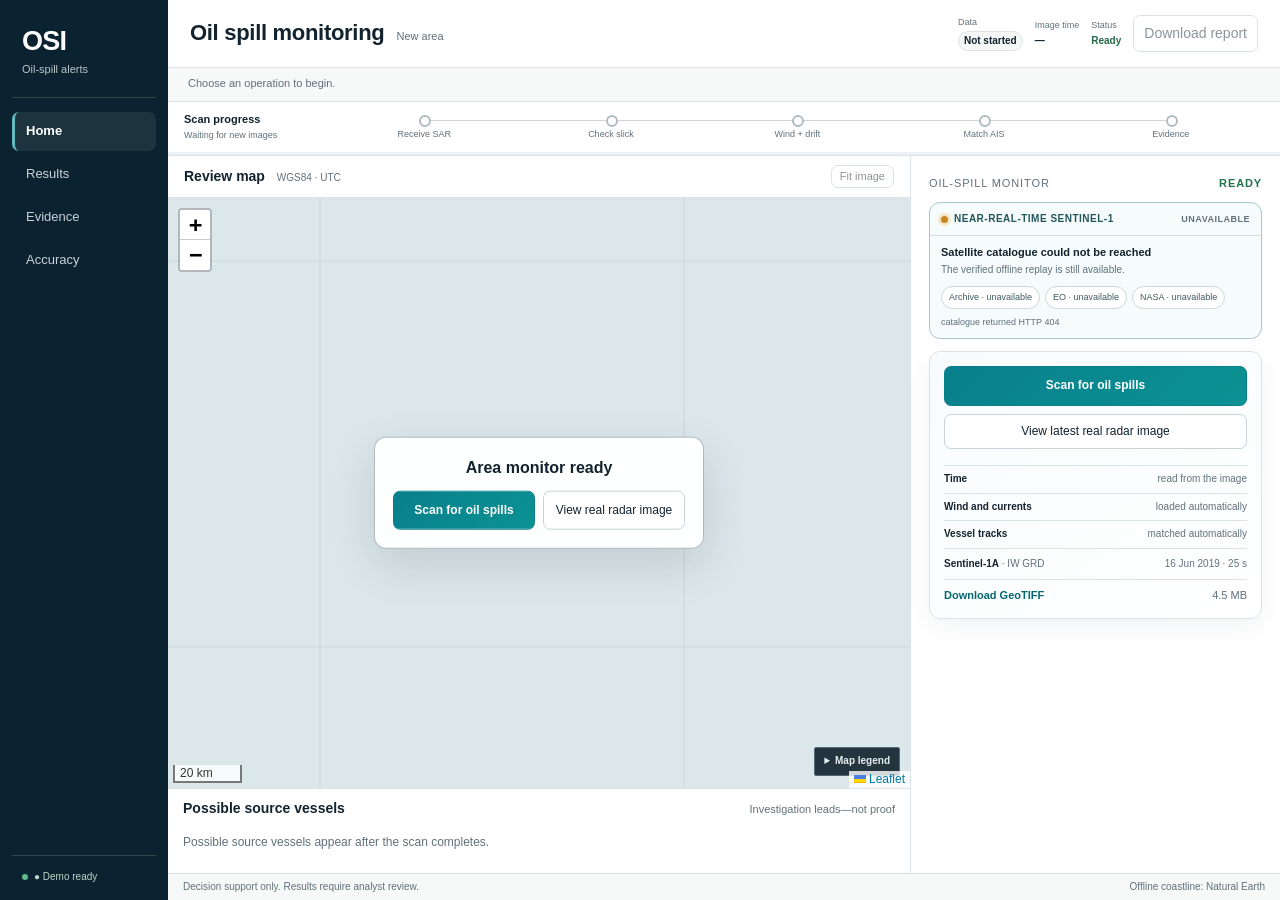
==== commit 228d53dc: "Show uploaded scene context and drift conditions" ====
--- a/oilspill-intel/public-demo/index.html
+++ b/oilspill-intel/public-demo/index.html
@@ -91,12 +91,14 @@
         </div>
         <a class="sample-file" href="samples/S1A_IW_20190616_140738_real_sample.tif" download>Download GeoTIFF <span>4.5 MB</span></a>
       </div>
+      <section id="contextPanel" class="context-panel" aria-live="polite" hidden></section>
       <div class="kpis" id="kpis"></div>
       <div class="technical-tools">
       <h3>Analyse another SAR scene</h3>
       <div class="image-workflow">
         <label>SAR GeoTIFF <input type="file" id="autoSceneFile" accept=".tif,.tiff"></label>
         <p class="sample-download"><a id="sampleSceneDownload" href="/api/demo/sample-scene" download="OSI_sample_20250314.tif">Download test image</a><span>28.4 MB · synthetic</span></p>
+        <p class="sample-download"><a href="samples/OSI_judge_validation_pack.zip" download>Download sample TIFF folder</a><span>10 measured scenes · positive + negative</span></p>
         <button id="btnAutoRun" class="primary">Analyse image</button>
         <div id="autoProgress" class="small muted" role="status"></div>
         <small>Runs detection, drift reconstruction, vessel matching and evidence export. Visual enhancement never changes the detection input.</small>
--- a/oilspill-intel/public-demo/app.css
+++ b/oilspill-intel/public-demo/app.css
@@ -312,6 +312,13 @@
 .sample-download { display: flex; align-items: baseline; justify-content: space-between; gap: 8px; margin: -2px 0 13px; }
 .sample-download a { font-weight: 600; }
 .sample-download span { color: var(--muted); font-size: 10px; white-space: nowrap; }
+.context-panel { margin: 10px 0; padding: 10px; border: 1px solid var(--line); background: #f7fbfc; }
+.context-panel h3 { margin: 0 0 8px; font-size: 13px; }
+.context-grid { display: grid; grid-template-columns: 1fr 1fr; gap: 7px; }
+.context-grid div { min-width: 0; padding: 7px; border: 1px solid var(--line); background: white; }
+.context-grid span { display: block; margin-bottom: 2px; color: var(--muted); font-size: 9px; text-transform: uppercase; letter-spacing: .03em; }
+.context-grid b { display: block; overflow-wrap: anywhere; font-size: 11px; line-height: 1.25; }
+.context-source { margin: 8px 0 0; color: var(--muted); font-size: 9px; line-height: 1.3; }
 .demo-only { display: none; margin: 8px 0 0; color: var(--muted); font-size: 10px; }
 .public-demo .demo-only { display: block; }
 .public-demo-banner { display: none !important; }
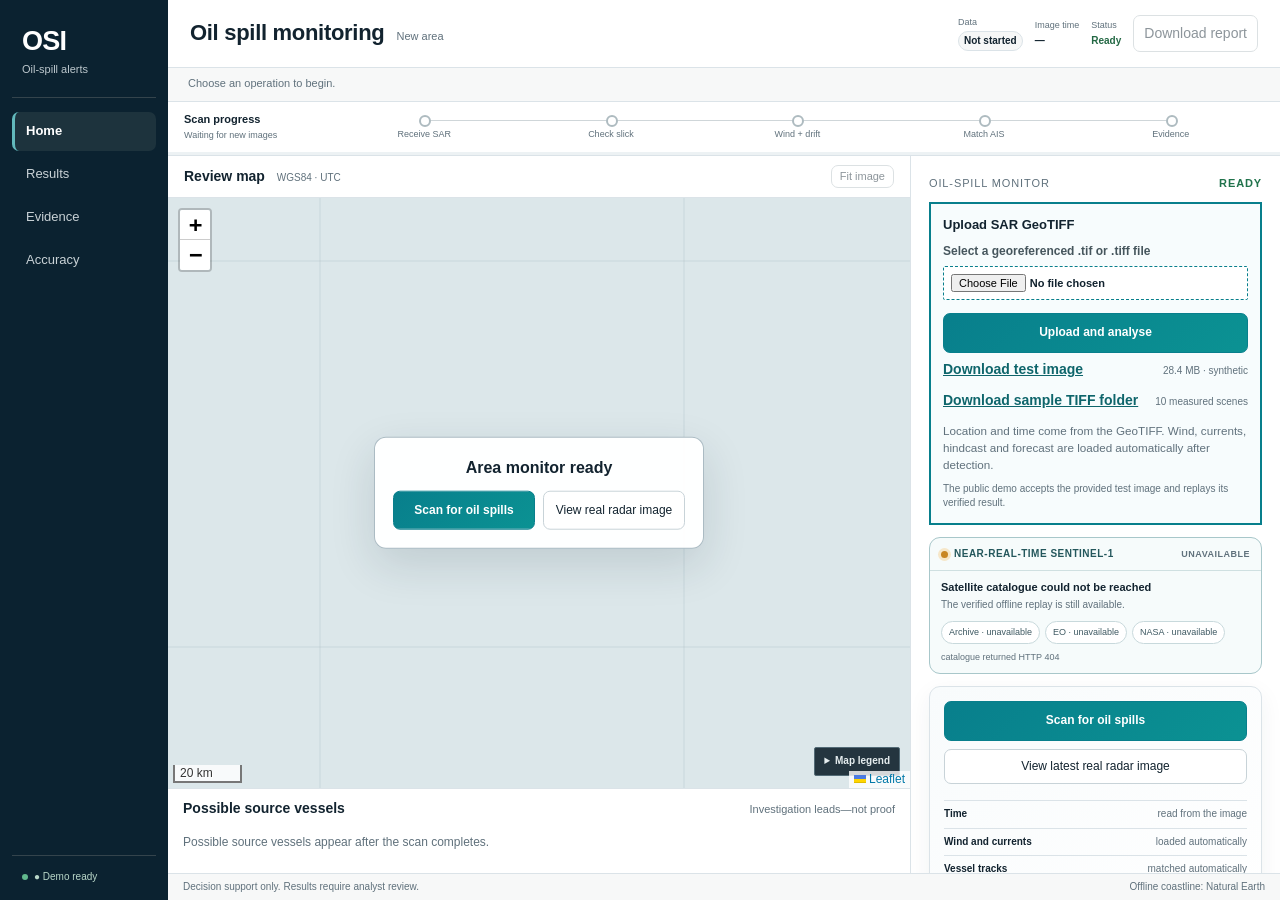
==== commit bea9f504: "Move GeoTIFF upload to dashboard top" ====
--- a/oilspill-intel/public-demo/index.html
+++ b/oilspill-intel/public-demo/index.html
@@ -57,6 +57,16 @@
   <aside id="sidebar" tabindex="-1" aria-label="Investigation controls and evidence">
     <section id="page-dashboard" class="page active">
       <div class="operation-head"><span>Oil-spill monitor</span><b id="operationState">Ready</b></div>
+      <div class="image-workflow upload-card">
+        <h3>Upload SAR GeoTIFF</h3>
+        <label>Select a georeferenced .tif or .tiff file<input type="file" id="autoSceneFile" accept=".tif,.tiff"></label>
+        <button id="btnAutoRun" class="primary">Upload and analyse</button>
+        <div id="autoProgress" class="small muted" role="status"></div>
+        <p class="sample-download"><a id="sampleSceneDownload" href="/api/demo/sample-scene" download="OSI_sample_20250314.tif">Download test image</a><span>28.4 MB · synthetic</span></p>
+        <p class="sample-download"><a href="samples/OSI_judge_validation_pack.zip" download>Download sample TIFF folder</a><span>10 measured scenes</span></p>
+        <small>Location and time come from the GeoTIFF. Wind, currents, hindcast and forecast are loaded automatically after detection.</small>
+        <p class="demo-only">The public demo accepts the provided test image and replays its verified result.</p>
+      </div>
       <section id="liveFeed" class="live-feed" aria-label="Latest Sentinel-1 catalogue scene">
         <div class="live-feed-head"><span><i></i> Near-real-time Sentinel-1</span><b id="liveSceneAge">Checking…</b></div>
         <div id="liveScenePair" class="live-scene-pair">
@@ -94,16 +104,6 @@
       <section id="contextPanel" class="context-panel" aria-live="polite" hidden></section>
       <div class="kpis" id="kpis"></div>
       <div class="technical-tools">
-      <h3>Analyse another SAR scene</h3>
-      <div class="image-workflow">
-        <label>SAR GeoTIFF <input type="file" id="autoSceneFile" accept=".tif,.tiff"></label>
-        <p class="sample-download"><a id="sampleSceneDownload" href="/api/demo/sample-scene" download="OSI_sample_20250314.tif">Download test image</a><span>28.4 MB · synthetic</span></p>
-        <p class="sample-download"><a href="samples/OSI_judge_validation_pack.zip" download>Download sample TIFF folder</a><span>10 measured scenes · positive + negative</span></p>
-        <button id="btnAutoRun" class="primary">Analyse image</button>
-        <div id="autoProgress" class="small muted" role="status"></div>
-        <small>Runs detection, drift reconstruction, vessel matching and evidence export. Visual enhancement never changes the detection input.</small>
-        <p class="demo-only">The public demo accepts the provided test image and replays its verified result.</p>
-      </div>
       <button id="btnDemo" class="visually-hidden" tabindex="-1">Run included sample</button>
       <details class="case-meta"><summary>Case information</summary>
         <div class="sih-brief" aria-label="Smart India Hackathon problem alignment">
--- a/oilspill-intel/public-demo/app.css
+++ b/oilspill-intel/public-demo/app.css
@@ -309,6 +309,11 @@
 .image-workflow { margin-bottom: 12px; }
 .image-workflow > label:first-child { margin-top: 0; }
 .image-workflow small { display: block; margin-top: 6px; color: var(--muted); }
+.upload-card { margin: 10px 0 12px; padding: 12px; border: 2px solid var(--accent); background: #f7fcfd; }
+.upload-card h3 { margin: 0 0 8px; }
+.upload-card label { display: block; margin: 0 0 8px; font-weight: 600; }
+.upload-card input[type="file"] { display: block; width: 100%; margin-top: 6px; padding: 7px; border: 1px dashed var(--accent); background: white; }
+.upload-card .primary { width: 100%; margin-bottom: 8px; }
 .sample-download { display: flex; align-items: baseline; justify-content: space-between; gap: 8px; margin: -2px 0 13px; }
 .sample-download a { font-weight: 600; }
 .sample-download span { color: var(--muted); font-size: 10px; white-space: nowrap; }
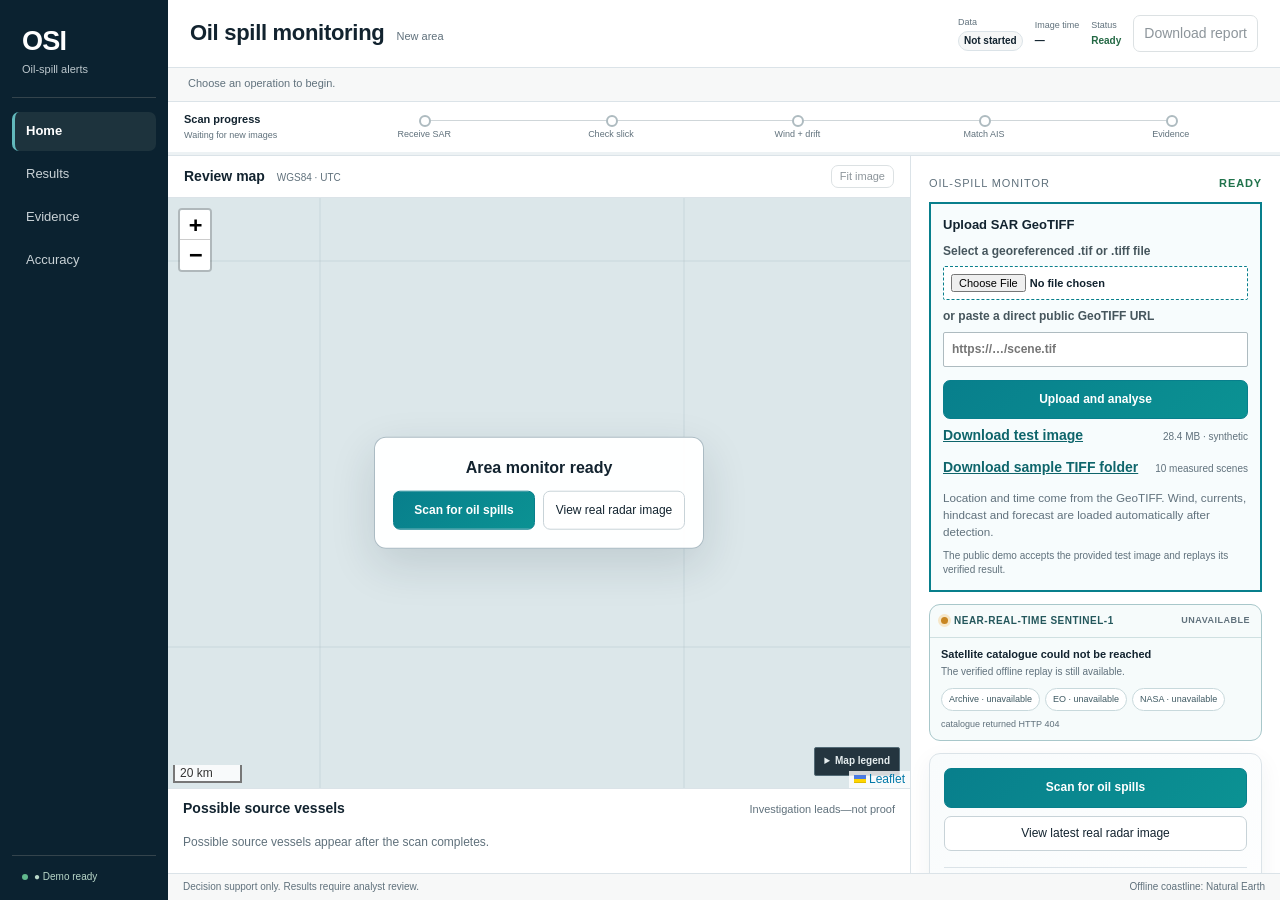
==== commit feac2bdb: "Accept public GeoTIFF URLs in analysis worker" ====
--- a/oilspill-intel/public-demo/index.html
+++ b/oilspill-intel/public-demo/index.html
@@ -60,6 +60,7 @@
       <div class="image-workflow upload-card">
         <h3>Upload SAR GeoTIFF</h3>
         <label>Select a georeferenced .tif or .tiff file<input type="file" id="autoSceneFile" accept=".tif,.tiff"></label>
+        <label>or paste a direct public GeoTIFF URL<input type="url" id="autoSceneUrl" placeholder="https://…/scene.tif"></label>
         <button id="btnAutoRun" class="primary">Upload and analyse</button>
         <div id="autoProgress" class="small muted" role="status"></div>
         <p class="sample-download"><a id="sampleSceneDownload" href="/api/demo/sample-scene" download="OSI_sample_20250314.tif">Download test image</a><span>28.4 MB · synthetic</span></p>
--- a/oilspill-intel/public-demo/app.css
+++ b/oilspill-intel/public-demo/app.css
@@ -313,6 +313,7 @@
 .upload-card h3 { margin: 0 0 8px; }
 .upload-card label { display: block; margin: 0 0 8px; font-weight: 600; }
 .upload-card input[type="file"] { display: block; width: 100%; margin-top: 6px; padding: 7px; border: 1px dashed var(--accent); background: white; }
+.upload-card input[type="url"] { display: block; width: 100%; margin-top: 6px; }
 .upload-card .primary { width: 100%; margin-bottom: 8px; }
 .sample-download { display: flex; align-items: baseline; justify-content: space-between; gap: 8px; margin: -2px 0 13px; }
 .sample-download a { font-weight: 600; }
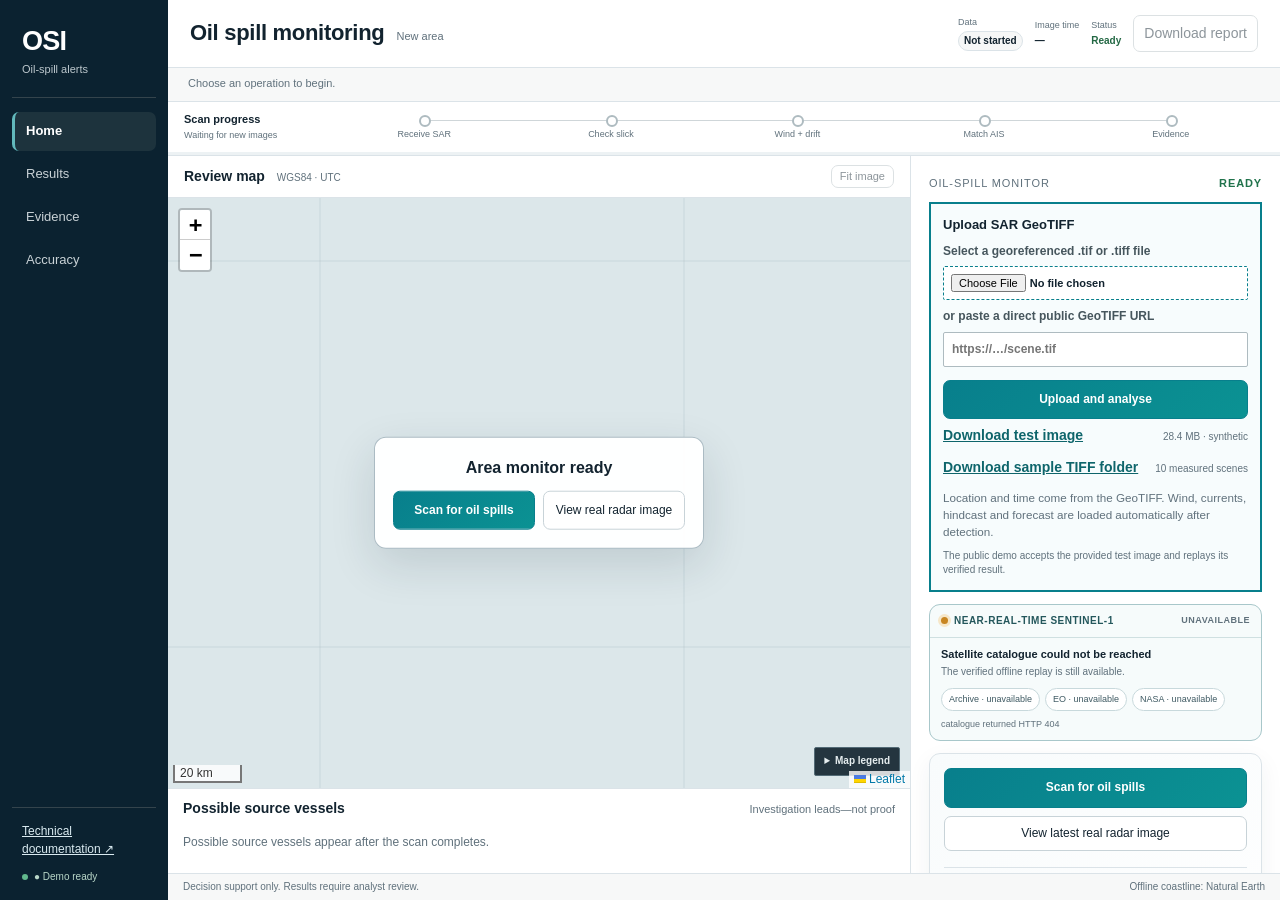
==== commit fc43949b: "Add response brief and public technical documentation" ====
--- a/oilspill-intel/public-demo/index.html
+++ b/oilspill-intel/public-demo/index.html
@@ -22,7 +22,7 @@
     <button data-page="evaluation">Accuracy</button>
     <button data-page="data">Data setup</button>
   </nav>
-  <div class="rail-foot"><div class="status" id="health" role="status">Connecting…</div></div>
+  <div class="rail-foot"><a class="documentation-link" href="technical-documentation.html" target="_blank" rel="noopener">Technical documentation ↗</a><div class="status" id="health" role="status">Connecting…</div></div>
 </header>
 <div class="workspace">
 <div class="workspace-head">
@@ -57,6 +57,14 @@
   <aside id="sidebar" tabindex="-1" aria-label="Investigation controls and evidence">
     <section id="page-dashboard" class="page active">
       <div class="operation-head"><span>Oil-spill monitor</span><b id="operationState">Ready</b></div>
+      <section id="responseBrief" class="response-brief" aria-labelledby="responseBriefTitle" hidden>
+        <h3 id="responseBriefTitle">Response brief</h3>
+        <p id="briefBasis" class="brief-basis"></p>
+        <dl id="briefFacts"></dl>
+        <details><summary>Checks before handoff</summary><ul id="briefChecks"></ul></details>
+        <div class="brief-actions"><button id="btnCopyBrief" class="secondary">Copy brief</button><button id="btnDownloadBrief" class="primary">Download brief</button></div>
+        <details><summary>Read / select brief text</summary><textarea id="briefText" rows="9" readonly aria-label="Response brief text"></textarea></details>
+      </section>
       <div class="image-workflow upload-card">
         <h3>Upload SAR GeoTIFF</h3>
         <label>Select a georeferenced .tif or .tiff file<input type="file" id="autoSceneFile" accept=".tif,.tiff"></label>
@@ -247,6 +255,7 @@
 </div>
 <script src="vendor/leaflet.js"></script>
 <script>window.OSI_PUBLIC_DEMO=true;</script>
+<script src="response-brief.js"></script>
 <script src="app.js"></script>
 </body>
 </html>
--- a/oilspill-intel/public-demo/app.css
+++ b/oilspill-intel/public-demo/app.css
@@ -325,6 +325,20 @@
 .context-grid span { display: block; margin-bottom: 2px; color: var(--muted); font-size: 9px; text-transform: uppercase; letter-spacing: .03em; }
 .context-grid b { display: block; overflow-wrap: anywhere; font-size: 11px; line-height: 1.25; }
 .context-source { margin: 8px 0 0; color: var(--muted); font-size: 9px; line-height: 1.3; }
+.response-brief { margin: 0 0 16px; padding: 14px; border: 1px solid #8ebbc0; border-top: 3px solid var(--accent); background: #f8fcfc; }
+.response-brief h3 { margin: 0; font-size: 17px; }
+.brief-basis { margin: 6px 0 12px; color: var(--warning); font-size: 12px; font-weight: 600; }
+.response-brief dl { margin: 0; }
+.response-brief dl > div { padding: 8px 0; border-top: 1px solid var(--line); }
+.response-brief dt { margin-bottom: 3px; color: var(--muted); font-size: 11px; }
+.response-brief dd { margin: 0; font-size: 13px; line-height: 1.5; overflow-wrap: anywhere; }
+.response-brief details { margin-top: 10px; font-size: 12px; }
+.response-brief ul { padding-left: 18px; line-height: 1.5; }
+.response-brief li + li { margin-top: 6px; }
+.brief-actions { display: flex; flex-wrap: wrap; gap: 8px; margin-top: 12px; }
+.brief-actions button { flex: 1; margin: 0; white-space: nowrap; }
+.response-brief textarea { width: 100%; margin-top: 8px; font: 12px/1.5 Arial, sans-serif; }
+.documentation-link { display: block; margin-bottom: 12px; color: #d9eaf0; font-size: 12px; line-height: 1.5; }
 .demo-only { display: none; margin: 8px 0 0; color: var(--muted); font-size: 10px; }
 .public-demo .demo-only { display: block; }
 .public-demo-banner { display: none !important; }
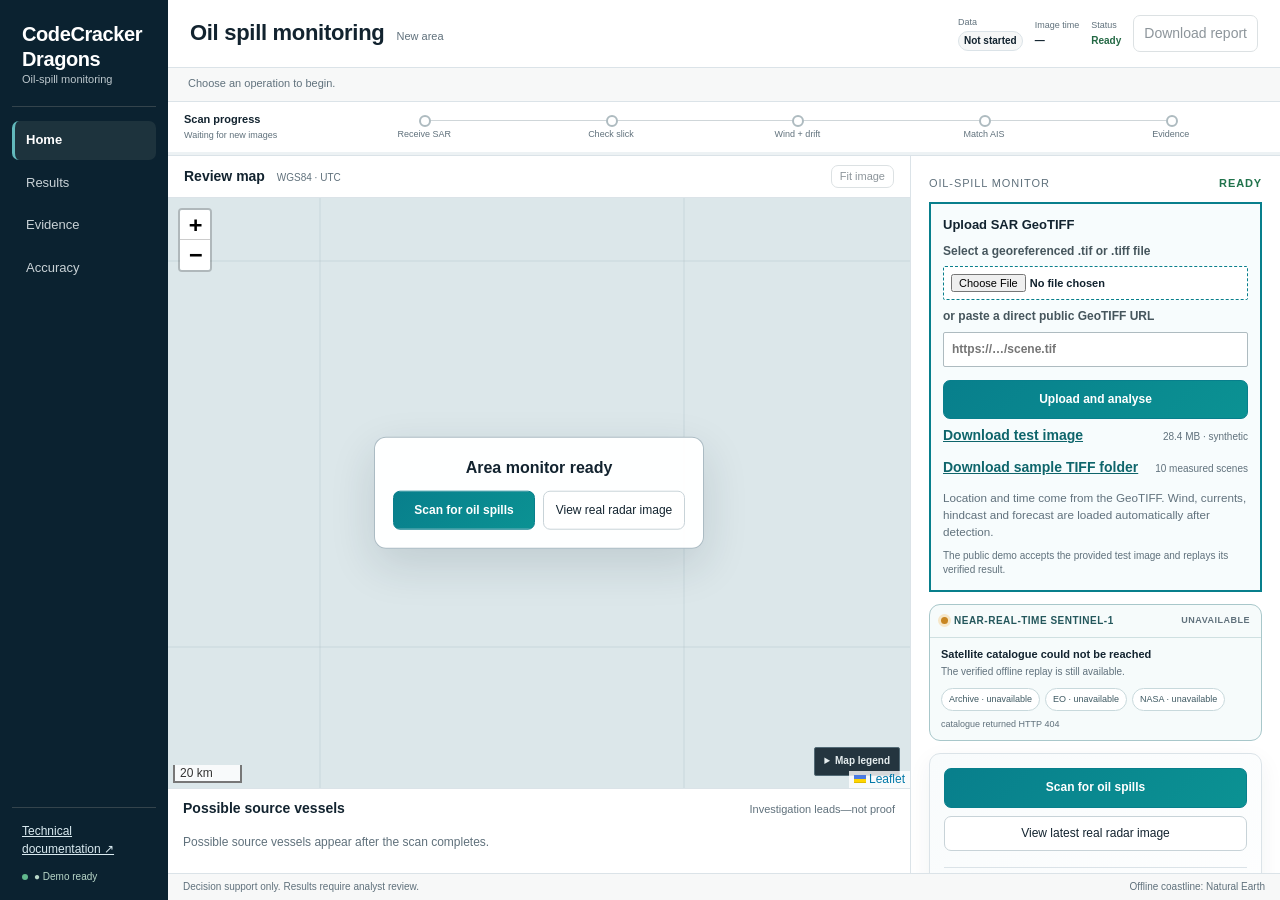
==== commit f18d7e34: "Rename public app to CodeCracker Dragons" ====
--- a/oilspill-intel/public-demo/index.html
+++ b/oilspill-intel/public-demo/index.html
@@ -2,7 +2,7 @@
 <html lang="en">
 <head>
 <meta charset="utf-8">
-<title>OSI — Oil Spill Intelligence | SIH26143</title>
+<title>CodeCracker Dragons | Oil-spill monitoring</title>
 <meta name="viewport" content="width=device-width, initial-scale=1">
 <meta name="description" content="Oil-spill detection, drift reconstruction and explainable AIS vessel correlation.">
 <link rel="stylesheet" href="vendor/leaflet.css">
@@ -11,7 +11,7 @@
 <body>
 <a class="skip-link" href="#sidebar">Skip to investigation controls</a>
 <header class="rail">
-  <div class="brand">OSI <small>Oil-spill alerts</small></div>
+  <div class="brand"><span>CodeCracker</span> Dragons<small>Oil-spill monitoring</small></div>
   <nav id="nav" aria-label="Investigation stages">
     <button data-page="dashboard" class="active" aria-current="page">Home</button>
     <button data-page="satellite">Image details</button>
--- a/oilspill-intel/public-demo/app.css
+++ b/oilspill-intel/public-demo/app.css
@@ -46,10 +46,12 @@
 .brand {
   padding: 0 10px 19px;
   border-bottom: 1px solid #34444c;
-  font-size: 27px;
+  font-size: 20px;
   font-weight: 700;
-  letter-spacing: -.8px;
-}
+  line-height: 1.25;
+  letter-spacing: -.4px;
+}
+.brand > span { display: block; }
 .brand small {
   display: block;
   margin-top: 1px;
@@ -482,7 +484,7 @@
 .public-demo .stage-strip { grid-template-columns: 135px minmax(0, 1fr); }
 @media (max-width: 1100px) {
   .rail { width: 142px; flex-basis: 142px; padding-inline: 7px; }
-  .brand { font-size: 25px; }
+  .brand { font-size: 18px; }
   .workspace-head { padding-inline: 14px; }
   .operational-meta span:nth-child(2) { display: none; }
   .stage-strip { grid-template-columns: 110px minmax(0, 1fr); }
@@ -495,6 +497,7 @@
   body { display: block; height: auto; }
   .rail { width: 100%; padding: 9px 10px; display: block; }
   .brand { display: inline-block; padding: 0 8px 7px; border: 0; font-size: 21px; }
+  .brand > span { display: inline; }
   .brand small, .rail-foot { display: none; }
   nav { flex-direction: row; overflow-x: auto; padding-top: 3px; border-top: 1px solid #34444c; }
   nav button { width: auto; flex-shrink: 0; padding: 7px 10px; border-left: 0; border-bottom: 2px solid transparent; }
